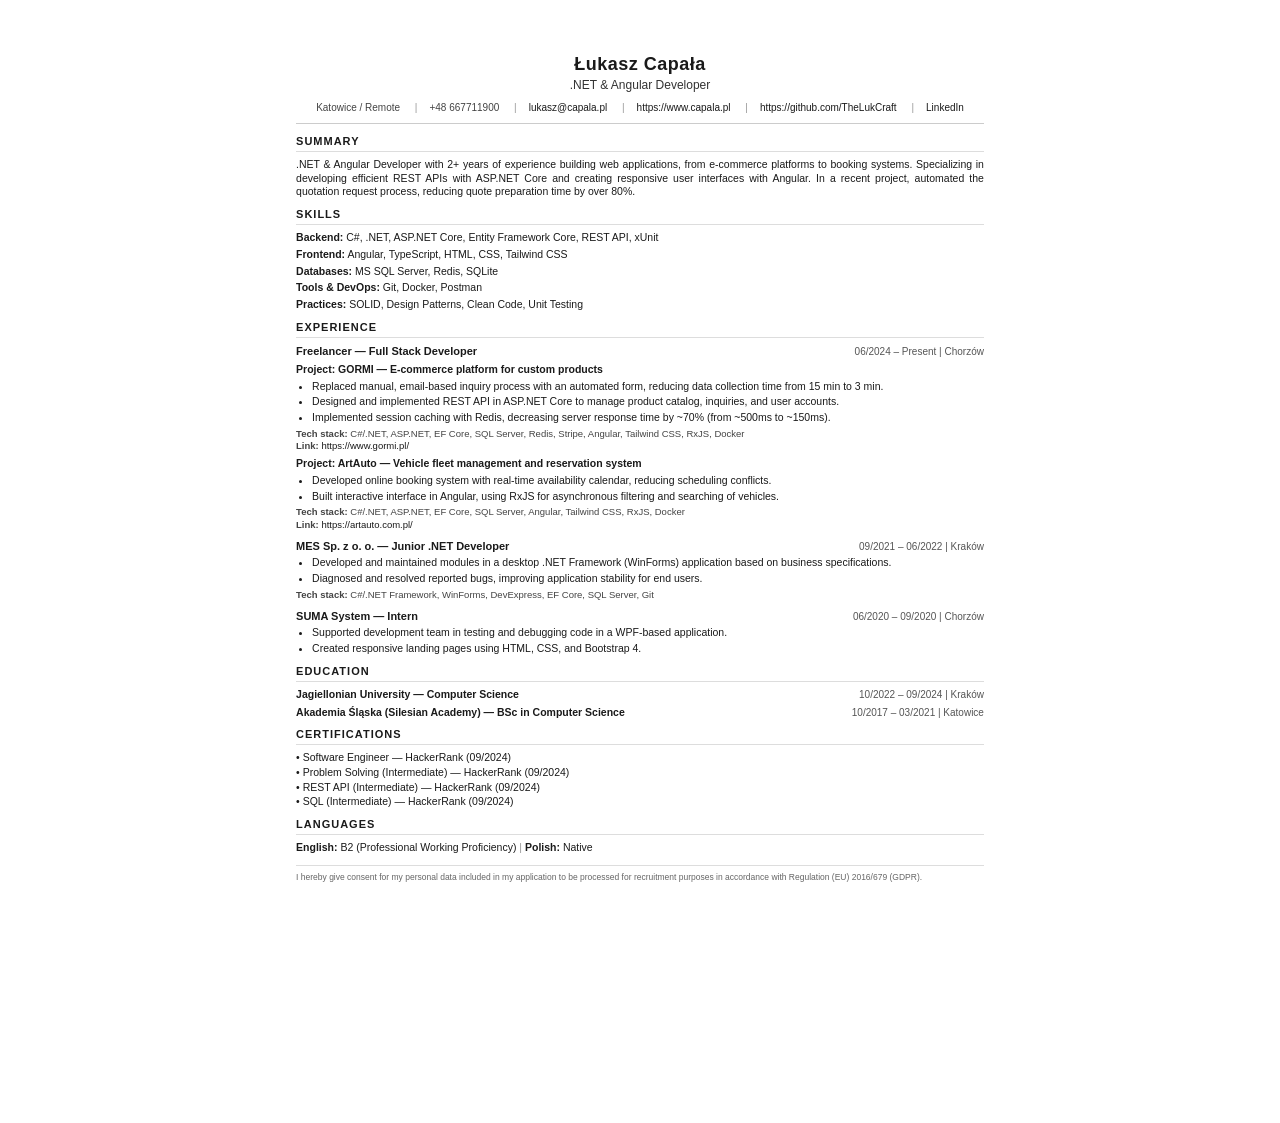
==== cv.html @ f34666df "ver1" ====
<!DOCTYPE html>
<html lang="en">
<head>
    <meta charset="UTF-8">
    <meta name="viewport" content="width=device-width, initial-scale=1.0">
    <title>Łukasz Capała - .NET & Angular Developer</title>
    <style>
        @page {
            size: A4;
            margin: 14mm;
        }

        * {
            margin: 0;
            padding: 0;
            box-sizing: border-box;
        }

        html, body {
            font-family: -apple-system, BlinkMacSystemFont, "Segoe UI", Roboto, Arial, "Noto Sans", "Liberation Sans", sans-serif;
            font-size: 10.5px;
            line-height: 1.3;
            color: #1a1a1a;
            background: #fff;
        }

        body {
            width: 210mm;
            min-height: 297mm;
            padding: 14mm;
            margin: 0 auto;
        }

        a {
            color: #1a1a1a;
            text-decoration: none;
        }

        a:hover {
            text-decoration: underline;
        }

        /* Header */
        header {
            text-align: center;
            margin-bottom: 10px;
            padding-bottom: 8px;
            border-bottom: 1px solid #ccc;
        }

        header h1 {
            font-size: 18px;
            font-weight: 700;
            margin-bottom: 2px;
            letter-spacing: 0.5px;
        }

        header .title {
            font-size: 12px;
            font-weight: 500;
            color: #333;
            margin-bottom: 6px;
        }

        .contact-info {
            font-size: 10px;
            color: #444;
            line-height: 1.5;
        }

        .contact-info span {
            margin: 0 6px;
        }

        .contact-info span::before {
            content: "|";
            margin-right: 12px;
            color: #999;
        }

        .contact-info span:first-child::before {
            content: "";
            margin-right: 0;
        }

        /* Main content */
        main {
            margin-top: 6px;
        }

        section {
            margin-bottom: 8px;
        }

        section h2 {
            font-size: 11px;
            font-weight: 700;
            text-transform: uppercase;
            letter-spacing: 1px;
            color: #1a1a1a;
            border-bottom: 1px solid #ddd;
            padding-bottom: 3px;
            margin-bottom: 6px;
        }

        /* Summary */
        .summary p {
            text-align: justify;
            hyphens: auto;
        }

        /* Skills */
        .skills-category {
            margin-bottom: 3px;
        }

        .skills-category strong {
            font-weight: 600;
        }

        /* Experience */
        .job {
            margin-bottom: 8px;
        }

        .job:last-child {
            margin-bottom: 0;
        }

        .job-header {
            display: flex;
            justify-content: space-between;
            align-items: baseline;
            flex-wrap: wrap;
            margin-bottom: 2px;
        }

        .job-header h3 {
            font-size: 11px;
            font-weight: 600;
        }

        .job-meta {
            font-size: 10px;
            color: #555;
        }

        .project {
            margin: 5px 0 5px 0;
            padding-left: 0;
        }

        .project-title {
            font-weight: 600;
            font-size: 10.5px;
            margin-bottom: 2px;
        }

        .tech-stack {
            font-size: 9.5px;
            color: #444;
            margin-top: 2px;
        }

        .project-link {
            font-size: 9.5px;
            color: #444;
        }

        ul {
            margin: 3px 0 3px 16px;
            padding: 0;
        }

        li {
            margin-bottom: 2px;
        }

        /* Education */
        .education-item {
            margin-bottom: 4px;
        }

        .education-item:last-child {
            margin-bottom: 0;
        }

        .edu-header {
            display: flex;
            justify-content: space-between;
            align-items: baseline;
            flex-wrap: wrap;
        }

        .edu-header h3 {
            font-size: 10.5px;
            font-weight: 600;
        }

        .edu-meta {
            font-size: 10px;
            color: #555;
        }

        .edu-degree {
            font-size: 10px;
            color: #333;
        }

        /* Certifications */
        .cert-list {
            list-style: none;
            margin-left: 0;
        }

        .cert-list li {
            margin-bottom: 1px;
        }

        .cert-list li::before {
            content: "• ";
        }

        /* Languages */
        .languages-list {
            list-style: none;
            margin-left: 0;
        }

        .languages-list li {
            display: inline;
        }

        .languages-list li::after {
            content: " | ";
            color: #999;
        }

        .languages-list li:last-child::after {
            content: "";
        }

        /* GDPR */
        .gdpr {
            margin-top: 10px;
            padding-top: 6px;
            border-top: 1px solid #ddd;
        }

        .gdpr p {
            font-size: 8.5px;
            color: #666;
            text-align: justify;
        }

        /* Print styles */
        @media print {
            html, body {
                width: 210mm;
                height: 297mm;
                padding: 0;
                margin: 0;
            }

            body {
                padding: 0;
            }
        }
    </style>
</head>
<body>
    <header>
        <h1>Łukasz Capała</h1>
        <p class="title">.NET &amp; Angular Developer</p>
        <div class="contact-info">
            <span>Katowice / Remote</span>
            <span>+48 667711900</span>
            <span><a href="mailto:lukasz@capala.pl">lukasz@capala.pl</a></span>
            <span><a href="https://www.capala.pl">https://www.capala.pl</a></span>
            <span><a href="https://github.com/TheLukCraft">https://github.com/TheLukCraft</a></span>
            <span><a href="https://www.linkedin.com/in/lukaszcapala/">LinkedIn</a></span>
        </div>
    </header>

    <main>
        <section class="summary">
            <h2>Summary</h2>
            <p>.NET &amp; Angular Developer with 2+ years of experience building web applications, from e-commerce platforms to booking systems. Specializing in developing efficient REST APIs with ASP.NET Core and creating responsive user interfaces with Angular. In a recent project, automated the quotation request process, reducing quote preparation time by over 80%.</p>
        </section>

        <section class="skills">
            <h2>Skills</h2>
            <p class="skills-category"><strong>Backend:</strong> C#, .NET, ASP.NET Core, Entity Framework Core, REST API, xUnit</p>
            <p class="skills-category"><strong>Frontend:</strong> Angular, TypeScript, HTML, CSS, Tailwind CSS</p>
            <p class="skills-category"><strong>Databases:</strong> MS SQL Server, Redis, SQLite</p>
            <p class="skills-category"><strong>Tools &amp; DevOps:</strong> Git, Docker, Postman</p>
            <p class="skills-category"><strong>Practices:</strong> SOLID, Design Patterns, Clean Code, Unit Testing</p>
        </section>

        <section class="experience">
            <h2>Experience</h2>

            <div class="job">
                <div class="job-header">
                    <h3>Freelancer — Full Stack Developer</h3>
                    <span class="job-meta">06/2024 – Present | Chorzów</span>
                </div>

                <div class="project">
                    <p class="project-title">Project: GORMI — E-commerce platform for custom products</p>
                    <ul>
                        <li>Replaced manual, email-based inquiry process with an automated form, reducing data collection time from 15 min to 3 min.</li>
                        <li>Designed and implemented REST API in ASP.NET Core to manage product catalog, inquiries, and user accounts.</li>
                        <li>Implemented session caching with Redis, decreasing server response time by ~70% (from ~500ms to ~150ms).</li>
                    </ul>
                    <p class="tech-stack"><strong>Tech stack:</strong> C#/.NET, ASP.NET, EF Core, SQL Server, Redis, Stripe, Angular, Tailwind CSS, RxJS, Docker</p>
                    <p class="project-link"><strong>Link:</strong> <a href="https://www.gormi.pl/">https://www.gormi.pl/</a></p>
                </div>

                <div class="project">
                    <p class="project-title">Project: ArtAuto — Vehicle fleet management and reservation system</p>
                    <ul>
                        <li>Developed online booking system with real-time availability calendar, reducing scheduling conflicts.</li>
                        <li>Built interactive interface in Angular, using RxJS for asynchronous filtering and searching of vehicles.</li>
                    </ul>
                    <p class="tech-stack"><strong>Tech stack:</strong> C#/.NET, ASP.NET, EF Core, SQL Server, Angular, Tailwind CSS, RxJS, Docker</p>
                    <p class="project-link"><strong>Link:</strong> <a href="https://artauto.com.pl/">https://artauto.com.pl/</a></p>
                </div>
            </div>

            <div class="job">
                <div class="job-header">
                    <h3>MES Sp. z o. o. — Junior .NET Developer</h3>
                    <span class="job-meta">09/2021 – 06/2022 | Kraków</span>
                </div>
                <ul>
                    <li>Developed and maintained modules in a desktop .NET Framework (WinForms) application based on business specifications.</li>
                    <li>Diagnosed and resolved reported bugs, improving application stability for end users.</li>
                </ul>
                <p class="tech-stack"><strong>Tech stack:</strong> C#/.NET Framework, WinForms, DevExpress, EF Core, SQL Server, Git</p>
            </div>

            <div class="job">
                <div class="job-header">
                    <h3>SUMA System — Intern</h3>
                    <span class="job-meta">06/2020 – 09/2020 | Chorzów</span>
                </div>
                <ul>
                    <li>Supported development team in testing and debugging code in a WPF-based application.</li>
                    <li>Created responsive landing pages using HTML, CSS, and Bootstrap 4.</li>
                </ul>
            </div>
        </section>

        <section class="education">
            <h2>Education</h2>
            <div class="education-item">
                <div class="edu-header">
                    <h3>Jagiellonian University — Computer Science</h3>
                    <span class="edu-meta">10/2022 – 09/2024 | Kraków</span>
                </div>
            </div>
            <div class="education-item">
                <div class="edu-header">
                    <h3>Akademia Śląska (Silesian Academy) — BSc in Computer Science</h3>
                    <span class="edu-meta">10/2017 – 03/2021 | Katowice</span>
                </div>
            </div>
        </section>

        <section class="certifications">
            <h2>Certifications</h2>
            <ul class="cert-list">
                <li>Software Engineer — HackerRank (09/2024)</li>
                <li>Problem Solving (Intermediate) — HackerRank (09/2024)</li>
                <li>REST API (Intermediate) — HackerRank (09/2024)</li>
                <li>SQL (Intermediate) — HackerRank (09/2024)</li>
            </ul>
        </section>

        <section class="languages">
            <h2>Languages</h2>
            <ul class="languages-list">
                <li><strong>English:</strong> B2 (Professional Working Proficiency)</li>
                <li><strong>Polish:</strong> Native</li>
            </ul>
        </section>

        <section class="gdpr">
            <p>I hereby give consent for my personal data included in my application to be processed for recruitment purposes in accordance with Regulation (EU) 2016/679 (GDPR).</p>
        </section>
    </main>
</body>
</html>
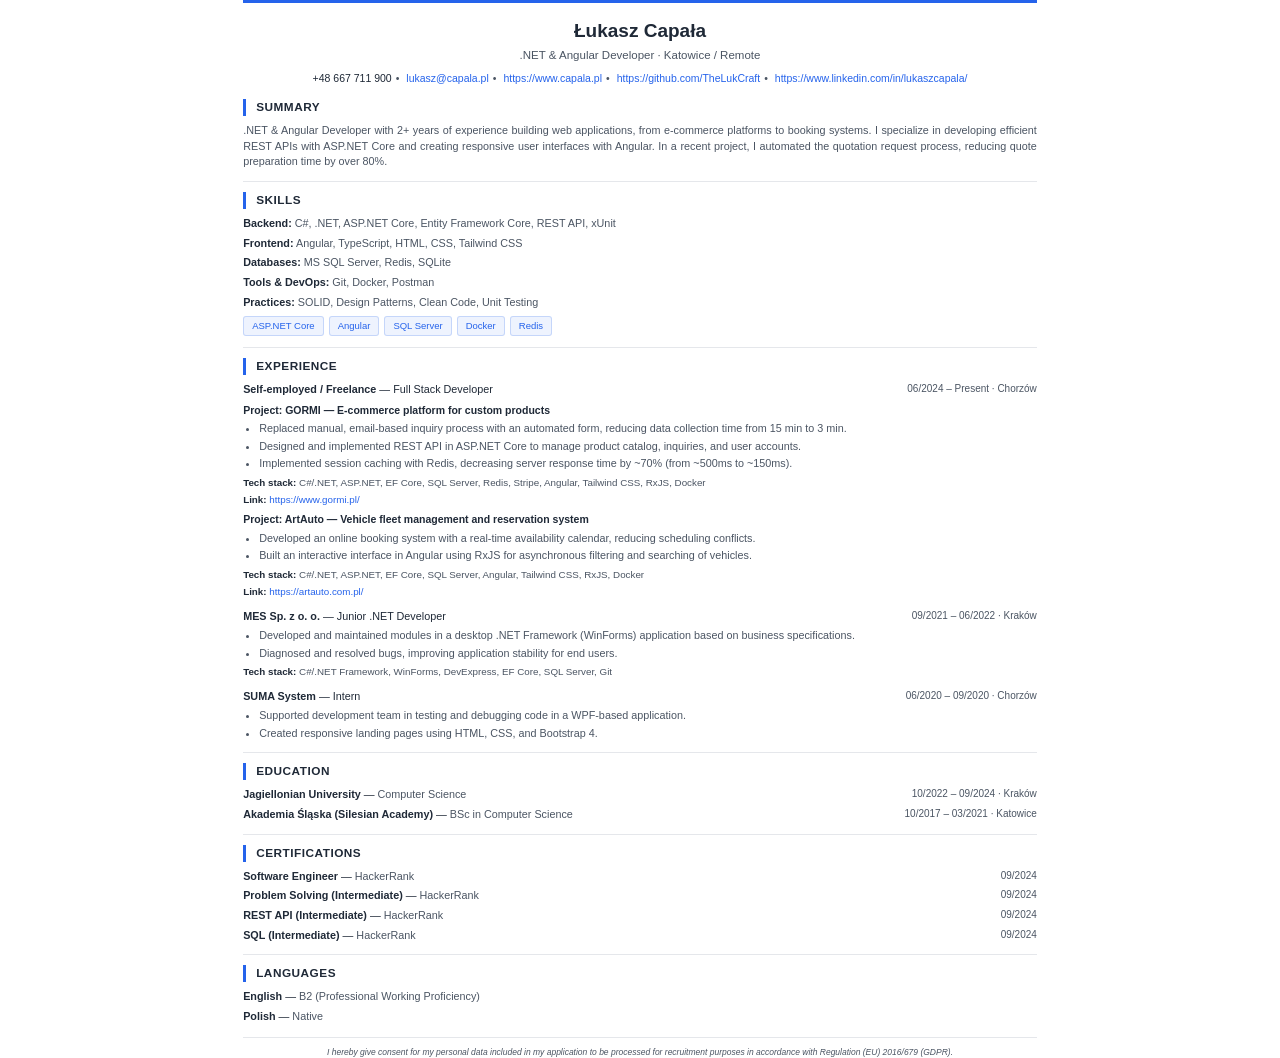
==== commit 8bf19d39: "ver2" ====
--- a/cv.html
+++ b/cv.html
@@ -1,394 +1,429 @@
 <!DOCTYPE html>
 <html lang="en">
 <head>
-    <meta charset="UTF-8">
-    <meta name="viewport" content="width=device-width, initial-scale=1.0">
-    <title>Łukasz Capała - .NET & Angular Developer</title>
-    <style>
-        @page {
-            size: A4;
-            margin: 14mm;
-        }
-
-        * {
-            margin: 0;
-            padding: 0;
-            box-sizing: border-box;
-        }
-
-        html, body {
-            font-family: -apple-system, BlinkMacSystemFont, "Segoe UI", Roboto, Arial, "Noto Sans", "Liberation Sans", sans-serif;
-            font-size: 10.5px;
-            line-height: 1.3;
-            color: #1a1a1a;
-            background: #fff;
-        }
-
-        body {
-            width: 210mm;
-            min-height: 297mm;
-            padding: 14mm;
-            margin: 0 auto;
-        }
-
-        a {
-            color: #1a1a1a;
-            text-decoration: none;
-        }
-
-        a:hover {
-            text-decoration: underline;
-        }
-
-        /* Header */
-        header {
-            text-align: center;
-            margin-bottom: 10px;
-            padding-bottom: 8px;
-            border-bottom: 1px solid #ccc;
-        }
-
-        header h1 {
-            font-size: 18px;
-            font-weight: 700;
-            margin-bottom: 2px;
-            letter-spacing: 0.5px;
-        }
-
-        header .title {
-            font-size: 12px;
-            font-weight: 500;
-            color: #333;
-            margin-bottom: 6px;
-        }
-
-        .contact-info {
-            font-size: 10px;
-            color: #444;
-            line-height: 1.5;
-        }
-
-        .contact-info span {
-            margin: 0 6px;
-        }
-
-        .contact-info span::before {
-            content: "|";
-            margin-right: 12px;
-            color: #999;
-        }
-
-        .contact-info span:first-child::before {
-            content: "";
-            margin-right: 0;
-        }
-
-        /* Main content */
-        main {
-            margin-top: 6px;
-        }
-
-        section {
-            margin-bottom: 8px;
-        }
-
-        section h2 {
-            font-size: 11px;
-            font-weight: 700;
-            text-transform: uppercase;
-            letter-spacing: 1px;
-            color: #1a1a1a;
-            border-bottom: 1px solid #ddd;
-            padding-bottom: 3px;
-            margin-bottom: 6px;
-        }
-
-        /* Summary */
-        .summary p {
-            text-align: justify;
-            hyphens: auto;
-        }
-
-        /* Skills */
-        .skills-category {
-            margin-bottom: 3px;
-        }
-
-        .skills-category strong {
-            font-weight: 600;
-        }
-
-        /* Experience */
-        .job {
-            margin-bottom: 8px;
-        }
-
-        .job:last-child {
-            margin-bottom: 0;
-        }
-
-        .job-header {
-            display: flex;
-            justify-content: space-between;
-            align-items: baseline;
-            flex-wrap: wrap;
-            margin-bottom: 2px;
-        }
-
-        .job-header h3 {
-            font-size: 11px;
-            font-weight: 600;
-        }
-
-        .job-meta {
-            font-size: 10px;
-            color: #555;
-        }
-
-        .project {
-            margin: 5px 0 5px 0;
-            padding-left: 0;
-        }
-
-        .project-title {
-            font-weight: 600;
-            font-size: 10.5px;
-            margin-bottom: 2px;
-        }
-
-        .tech-stack {
-            font-size: 9.5px;
-            color: #444;
-            margin-top: 2px;
-        }
-
-        .project-link {
-            font-size: 9.5px;
-            color: #444;
-        }
-
-        ul {
-            margin: 3px 0 3px 16px;
-            padding: 0;
-        }
-
-        li {
-            margin-bottom: 2px;
-        }
-
-        /* Education */
-        .education-item {
-            margin-bottom: 4px;
-        }
-
-        .education-item:last-child {
-            margin-bottom: 0;
-        }
-
-        .edu-header {
-            display: flex;
-            justify-content: space-between;
-            align-items: baseline;
-            flex-wrap: wrap;
-        }
-
-        .edu-header h3 {
-            font-size: 10.5px;
-            font-weight: 600;
-        }
-
-        .edu-meta {
-            font-size: 10px;
-            color: #555;
-        }
-
-        .edu-degree {
-            font-size: 10px;
-            color: #333;
-        }
-
-        /* Certifications */
-        .cert-list {
-            list-style: none;
-            margin-left: 0;
-        }
-
-        .cert-list li {
-            margin-bottom: 1px;
-        }
-
-        .cert-list li::before {
-            content: "• ";
-        }
-
-        /* Languages */
-        .languages-list {
-            list-style: none;
-            margin-left: 0;
-        }
-
-        .languages-list li {
-            display: inline;
-        }
-
-        .languages-list li::after {
-            content: " | ";
-            color: #999;
-        }
-
-        .languages-list li:last-child::after {
-            content: "";
-        }
-
-        /* GDPR */
-        .gdpr {
-            margin-top: 10px;
-            padding-top: 6px;
-            border-top: 1px solid #ddd;
-        }
-
-        .gdpr p {
-            font-size: 8.5px;
-            color: #666;
-            text-align: justify;
-        }
-
-        /* Print styles */
-        @media print {
-            html, body {
-                width: 210mm;
-                height: 297mm;
-                padding: 0;
-                margin: 0;
-            }
-
-            body {
-                padding: 0;
-            }
-        }
-    </style>
+  <meta charset="UTF-8">
+  <meta name="viewport" content="width=device-width, initial-scale=1.0">
+  <title>Łukasz Capała — .NET & Angular Developer</title>
+  <style>
+    :root {
+      --accent: #2563EB;
+      --text: #1f2937;
+      --text-light: #4b5563;
+      --border: #E5E7EB;
+      --bg: #ffffff;
+    }
+
+    @page {
+      size: A4;
+      margin: 12mm;
+    }
+
+    * {
+      margin: 0;
+      padding: 0;
+      box-sizing: border-box;
+    }
+
+    html, body {
+      font-family: -apple-system, BlinkMacSystemFont, "Segoe UI", Roboto, Arial, "Noto Sans", "Liberation Sans", sans-serif;
+      font-size: 10.8px;
+      line-height: 1.45;
+      color: var(--text);
+      background: var(--bg);
+      -webkit-print-color-adjust: exact;
+      print-color-adjust: exact;
+    }
+
+    .page {
+      max-width: 210mm;
+      margin: 0 auto;
+      background: var(--bg);
+    }
+
+    .accent-bar {
+      height: 3px;
+      background: var(--accent);
+      margin-bottom: 14px;
+    }
+
+    header {
+      text-align: center;
+      margin-bottom: 12px;
+    }
+
+    h1 {
+      font-size: 19px;
+      font-weight: 700;
+      color: var(--text);
+      margin-bottom: 2px;
+    }
+
+    .subtitle {
+      font-size: 11.5px;
+      color: var(--text-light);
+      margin-bottom: 8px;
+    }
+
+    .contact-line {
+      font-size: 10.5px;
+      color: var(--text);
+      line-height: 1.5;
+    }
+
+    .contact-line a {
+      color: var(--accent);
+      text-decoration: none;
+    }
+
+    .contact-line a:hover {
+      text-decoration: underline;
+    }
+
+    .separator {
+      color: var(--text-light);
+      margin: 0 4px;
+    }
+
+    main {
+      margin-top: 10px;
+    }
+
+    section {
+      margin-bottom: 11px;
+      padding-top: 10px;
+      border-top: 1px solid var(--border);
+    }
+
+    section:first-of-type {
+      border-top: none;
+      padding-top: 0;
+    }
+
+    h2 {
+      font-size: 11.8px;
+      font-weight: 700;
+      color: var(--text);
+      margin-bottom: 7px;
+      padding-left: 10px;
+      border-left: 3px solid var(--accent);
+      text-transform: uppercase;
+      letter-spacing: 0.5px;
+    }
+
+    .summary-text {
+      color: var(--text-light);
+      text-align: justify;
+    }
+
+    .skills-row {
+      margin-bottom: 4px;
+    }
+
+    .skills-label {
+      font-weight: 600;
+      color: var(--text);
+    }
+
+    .skills-value {
+      color: var(--text-light);
+    }
+
+    .chips {
+      display: flex;
+      flex-wrap: wrap;
+      gap: 5px;
+      margin-top: 6px;
+    }
+
+    .chip {
+      display: inline-block;
+      padding: 2px 8px;
+      font-size: 9.5px;
+      font-weight: 500;
+      color: var(--accent);
+      background: rgba(37, 99, 235, 0.08);
+      border: 1px solid rgba(37, 99, 235, 0.2);
+      border-radius: 3px;
+    }
+
+    .experience-item {
+      margin-bottom: 10px;
+    }
+
+    .experience-item:last-child {
+      margin-bottom: 0;
+    }
+
+    .exp-header {
+      display: flex;
+      justify-content: space-between;
+      flex-wrap: wrap;
+      margin-bottom: 3px;
+    }
+
+    .exp-company {
+      font-weight: 600;
+      color: var(--text);
+    }
+
+    .exp-role {
+      font-weight: 400;
+      color: var(--text);
+    }
+
+    .exp-meta {
+      font-size: 10px;
+      color: var(--text-light);
+      text-align: right;
+    }
+
+    .project-title {
+      font-weight: 600;
+      font-size: 10.5px;
+      color: var(--text);
+      margin: 5px 0 3px 0;
+    }
+
+    ul {
+      margin-left: 16px;
+      margin-bottom: 4px;
+    }
+
+    li {
+      margin-bottom: 2px;
+      color: var(--text-light);
+    }
+
+    .tech-stack, .project-link {
+      font-size: 9.8px;
+      color: var(--text-light);
+      margin-top: 3px;
+    }
+
+    .tech-stack strong, .project-link strong {
+      font-weight: 600;
+      color: var(--text);
+    }
+
+    .project-link a {
+      color: var(--accent);
+      text-decoration: none;
+    }
+
+    .edu-item, .cert-item, .lang-item {
+      margin-bottom: 4px;
+    }
+
+    .edu-header, .cert-header {
+      display: flex;
+      justify-content: space-between;
+      flex-wrap: wrap;
+    }
+
+    .edu-name {
+      font-weight: 600;
+      color: var(--text);
+    }
+
+    .edu-degree {
+      color: var(--text-light);
+    }
+
+    .edu-meta, .cert-meta {
+      font-size: 10px;
+      color: var(--text-light);
+    }
+
+    .cert-name {
+      font-weight: 600;
+      color: var(--text);
+    }
+
+    .cert-issuer {
+      color: var(--text-light);
+    }
+
+    .lang-name {
+      font-weight: 600;
+      color: var(--text);
+    }
+
+    .lang-level {
+      color: var(--text-light);
+    }
+
+    .gdpr {
+      margin-top: 12px;
+      padding-top: 8px;
+      border-top: 1px solid var(--border);
+      font-size: 8.5px;
+      color: var(--text-light);
+      text-align: center;
+      font-style: italic;
+    }
+
+    @media print {
+      body {
+        -webkit-print-color-adjust: exact;
+        print-color-adjust: exact;
+      }
+
+      .page {
+        max-width: none;
+      }
+
+      a {
+        text-decoration: none !important;
+      }
+
+      .chip {
+        background: rgba(37, 99, 235, 0.08) !important;
+        border: 1px solid rgba(37, 99, 235, 0.2) !important;
+      }
+    }
+  </style>
 </head>
 <body>
+  <div class="page">
+    <div class="accent-bar"></div>
+
     <header>
-        <h1>Łukasz Capała</h1>
-        <p class="title">.NET &amp; Angular Developer</p>
-        <div class="contact-info">
-            <span>Katowice / Remote</span>
-            <span>+48 667711900</span>
-            <span><a href="mailto:lukasz@capala.pl">lukasz@capala.pl</a></span>
-            <span><a href="https://www.capala.pl">https://www.capala.pl</a></span>
-            <span><a href="https://github.com/TheLukCraft">https://github.com/TheLukCraft</a></span>
-            <span><a href="https://www.linkedin.com/in/lukaszcapala/">LinkedIn</a></span>
-        </div>
+      <h1>Łukasz Capała</h1>
+      <p class="subtitle">.NET & Angular Developer · Katowice / Remote</p>
+      <p class="contact-line">
+        +48 667 711 900<span class="separator">•</span>
+        <a href="mailto:lukasz@capala.pl">lukasz@capala.pl</a><span class="separator">•</span>
+        <a href="https://www.capala.pl">https://www.capala.pl</a><span class="separator">•</span>
+        <a href="https://github.com/TheLukCraft">https://github.com/TheLukCraft</a><span class="separator">•</span>
+        <a href="https://www.linkedin.com/in/lukaszcapala/">https://www.linkedin.com/in/lukaszcapala/</a>
+      </p>
     </header>
 
     <main>
-        <section class="summary">
-            <h2>Summary</h2>
-            <p>.NET &amp; Angular Developer with 2+ years of experience building web applications, from e-commerce platforms to booking systems. Specializing in developing efficient REST APIs with ASP.NET Core and creating responsive user interfaces with Angular. In a recent project, automated the quotation request process, reducing quote preparation time by over 80%.</p>
-        </section>
-
-        <section class="skills">
-            <h2>Skills</h2>
-            <p class="skills-category"><strong>Backend:</strong> C#, .NET, ASP.NET Core, Entity Framework Core, REST API, xUnit</p>
-            <p class="skills-category"><strong>Frontend:</strong> Angular, TypeScript, HTML, CSS, Tailwind CSS</p>
-            <p class="skills-category"><strong>Databases:</strong> MS SQL Server, Redis, SQLite</p>
-            <p class="skills-category"><strong>Tools &amp; DevOps:</strong> Git, Docker, Postman</p>
-            <p class="skills-category"><strong>Practices:</strong> SOLID, Design Patterns, Clean Code, Unit Testing</p>
-        </section>
-
-        <section class="experience">
-            <h2>Experience</h2>
-
-            <div class="job">
-                <div class="job-header">
-                    <h3>Freelancer — Full Stack Developer</h3>
-                    <span class="job-meta">06/2024 – Present | Chorzów</span>
-                </div>
-
-                <div class="project">
-                    <p class="project-title">Project: GORMI — E-commerce platform for custom products</p>
-                    <ul>
-                        <li>Replaced manual, email-based inquiry process with an automated form, reducing data collection time from 15 min to 3 min.</li>
-                        <li>Designed and implemented REST API in ASP.NET Core to manage product catalog, inquiries, and user accounts.</li>
-                        <li>Implemented session caching with Redis, decreasing server response time by ~70% (from ~500ms to ~150ms).</li>
-                    </ul>
-                    <p class="tech-stack"><strong>Tech stack:</strong> C#/.NET, ASP.NET, EF Core, SQL Server, Redis, Stripe, Angular, Tailwind CSS, RxJS, Docker</p>
-                    <p class="project-link"><strong>Link:</strong> <a href="https://www.gormi.pl/">https://www.gormi.pl/</a></p>
-                </div>
-
-                <div class="project">
-                    <p class="project-title">Project: ArtAuto — Vehicle fleet management and reservation system</p>
-                    <ul>
-                        <li>Developed online booking system with real-time availability calendar, reducing scheduling conflicts.</li>
-                        <li>Built interactive interface in Angular, using RxJS for asynchronous filtering and searching of vehicles.</li>
-                    </ul>
-                    <p class="tech-stack"><strong>Tech stack:</strong> C#/.NET, ASP.NET, EF Core, SQL Server, Angular, Tailwind CSS, RxJS, Docker</p>
-                    <p class="project-link"><strong>Link:</strong> <a href="https://artauto.com.pl/">https://artauto.com.pl/</a></p>
-                </div>
-            </div>
-
-            <div class="job">
-                <div class="job-header">
-                    <h3>MES Sp. z o. o. — Junior .NET Developer</h3>
-                    <span class="job-meta">09/2021 – 06/2022 | Kraków</span>
-                </div>
-                <ul>
-                    <li>Developed and maintained modules in a desktop .NET Framework (WinForms) application based on business specifications.</li>
-                    <li>Diagnosed and resolved reported bugs, improving application stability for end users.</li>
-                </ul>
-                <p class="tech-stack"><strong>Tech stack:</strong> C#/.NET Framework, WinForms, DevExpress, EF Core, SQL Server, Git</p>
-            </div>
-
-            <div class="job">
-                <div class="job-header">
-                    <h3>SUMA System — Intern</h3>
-                    <span class="job-meta">06/2020 – 09/2020 | Chorzów</span>
-                </div>
-                <ul>
-                    <li>Supported development team in testing and debugging code in a WPF-based application.</li>
-                    <li>Created responsive landing pages using HTML, CSS, and Bootstrap 4.</li>
-                </ul>
-            </div>
-        </section>
-
-        <section class="education">
-            <h2>Education</h2>
-            <div class="education-item">
-                <div class="edu-header">
-                    <h3>Jagiellonian University — Computer Science</h3>
-                    <span class="edu-meta">10/2022 – 09/2024 | Kraków</span>
-                </div>
-            </div>
-            <div class="education-item">
-                <div class="edu-header">
-                    <h3>Akademia Śląska (Silesian Academy) — BSc in Computer Science</h3>
-                    <span class="edu-meta">10/2017 – 03/2021 | Katowice</span>
-                </div>
-            </div>
-        </section>
-
-        <section class="certifications">
-            <h2>Certifications</h2>
-            <ul class="cert-list">
-                <li>Software Engineer — HackerRank (09/2024)</li>
-                <li>Problem Solving (Intermediate) — HackerRank (09/2024)</li>
-                <li>REST API (Intermediate) — HackerRank (09/2024)</li>
-                <li>SQL (Intermediate) — HackerRank (09/2024)</li>
-            </ul>
-        </section>
-
-        <section class="languages">
-            <h2>Languages</h2>
-            <ul class="languages-list">
-                <li><strong>English:</strong> B2 (Professional Working Proficiency)</li>
-                <li><strong>Polish:</strong> Native</li>
-            </ul>
-        </section>
-
-        <section class="gdpr">
-            <p>I hereby give consent for my personal data included in my application to be processed for recruitment purposes in accordance with Regulation (EU) 2016/679 (GDPR).</p>
-        </section>
+      <section>
+        <h2>Summary</h2>
+        <p class="summary-text">.NET & Angular Developer with 2+ years of experience building web applications, from e-commerce platforms to booking systems. I specialize in developing efficient REST APIs with ASP.NET Core and creating responsive user interfaces with Angular. In a recent project, I automated the quotation request process, reducing quote preparation time by over 80%.</p>
+      </section>
+
+      <section>
+        <h2>Skills</h2>
+        <p class="skills-row"><span class="skills-label">Backend:</span> <span class="skills-value">C#, .NET, ASP.NET Core, Entity Framework Core, REST API, xUnit</span></p>
+        <p class="skills-row"><span class="skills-label">Frontend:</span> <span class="skills-value">Angular, TypeScript, HTML, CSS, Tailwind CSS</span></p>
+        <p class="skills-row"><span class="skills-label">Databases:</span> <span class="skills-value">MS SQL Server, Redis, SQLite</span></p>
+        <p class="skills-row"><span class="skills-label">Tools & DevOps:</span> <span class="skills-value">Git, Docker, Postman</span></p>
+        <p class="skills-row"><span class="skills-label">Practices:</span> <span class="skills-value">SOLID, Design Patterns, Clean Code, Unit Testing</span></p>
+        <div class="chips">
+          <span class="chip">ASP.NET Core</span>
+          <span class="chip">Angular</span>
+          <span class="chip">SQL Server</span>
+          <span class="chip">Docker</span>
+          <span class="chip">Redis</span>
+        </div>
+      </section>
+
+      <section>
+        <h2>Experience</h2>
+
+        <div class="experience-item">
+          <div class="exp-header">
+            <span><span class="exp-company">Self-employed / Freelance</span> — <span class="exp-role">Full Stack Developer</span></span>
+            <span class="exp-meta">06/2024 – Present · Chorzów</span>
+          </div>
+
+          <p class="project-title">Project: GORMI — E-commerce platform for custom products</p>
+          <ul>
+            <li>Replaced manual, email-based inquiry process with an automated form, reducing data collection time from 15 min to 3 min.</li>
+            <li>Designed and implemented REST API in ASP.NET Core to manage product catalog, inquiries, and user accounts.</li>
+            <li>Implemented session caching with Redis, decreasing server response time by ~70% (from ~500ms to ~150ms).</li>
+          </ul>
+          <p class="tech-stack"><strong>Tech stack:</strong> C#/.NET, ASP.NET, EF Core, SQL Server, Redis, Stripe, Angular, Tailwind CSS, RxJS, Docker</p>
+          <p class="project-link"><strong>Link:</strong> <a href="https://www.gormi.pl/">https://www.gormi.pl/</a></p>
+
+          <p class="project-title">Project: ArtAuto — Vehicle fleet management and reservation system</p>
+          <ul>
+            <li>Developed an online booking system with a real-time availability calendar, reducing scheduling conflicts.</li>
+            <li>Built an interactive interface in Angular using RxJS for asynchronous filtering and searching of vehicles.</li>
+          </ul>
+          <p class="tech-stack"><strong>Tech stack:</strong> C#/.NET, ASP.NET, EF Core, SQL Server, Angular, Tailwind CSS, RxJS, Docker</p>
+          <p class="project-link"><strong>Link:</strong> <a href="https://artauto.com.pl/">https://artauto.com.pl/</a></p>
+        </div>
+
+        <div class="experience-item">
+          <div class="exp-header">
+            <span><span class="exp-company">MES Sp. z o. o.</span> — <span class="exp-role">Junior .NET Developer</span></span>
+            <span class="exp-meta">09/2021 – 06/2022 · Kraków</span>
+          </div>
+          <ul>
+            <li>Developed and maintained modules in a desktop .NET Framework (WinForms) application based on business specifications.</li>
+            <li>Diagnosed and resolved bugs, improving application stability for end users.</li>
+          </ul>
+          <p class="tech-stack"><strong>Tech stack:</strong> C#/.NET Framework, WinForms, DevExpress, EF Core, SQL Server, Git</p>
+        </div>
+
+        <div class="experience-item">
+          <div class="exp-header">
+            <span><span class="exp-company">SUMA System</span> — <span class="exp-role">Intern</span></span>
+            <span class="exp-meta">06/2020 – 09/2020 · Chorzów</span>
+          </div>
+          <ul>
+            <li>Supported development team in testing and debugging code in a WPF-based application.</li>
+            <li>Created responsive landing pages using HTML, CSS, and Bootstrap 4.</li>
+          </ul>
+        </div>
+      </section>
+
+      <section>
+        <h2>Education</h2>
+        <div class="edu-item">
+          <div class="edu-header">
+            <span><span class="edu-name">Jagiellonian University</span> — <span class="edu-degree">Computer Science</span></span>
+            <span class="edu-meta">10/2022 – 09/2024 · Kraków</span>
+          </div>
+        </div>
+        <div class="edu-item">
+          <div class="edu-header">
+            <span><span class="edu-name">Akademia Śląska (Silesian Academy)</span> — <span class="edu-degree">BSc in Computer Science</span></span>
+            <span class="edu-meta">10/2017 – 03/2021 · Katowice</span>
+          </div>
+        </div>
+      </section>
+
+      <section>
+        <h2>Certifications</h2>
+        <div class="cert-item">
+          <div class="cert-header">
+            <span><span class="cert-name">Software Engineer</span> — <span class="cert-issuer">HackerRank</span></span>
+            <span class="cert-meta">09/2024</span>
+          </div>
+        </div>
+        <div class="cert-item">
+          <div class="cert-header">
+            <span><span class="cert-name">Problem Solving (Intermediate)</span> — <span class="cert-issuer">HackerRank</span></span>
+            <span class="cert-meta">09/2024</span>
+          </div>
+        </div>
+        <div class="cert-item">
+          <div class="cert-header">
+            <span><span class="cert-name">REST API (Intermediate)</span> — <span class="cert-issuer">HackerRank</span></span>
+            <span class="cert-meta">09/2024</span>
+          </div>
+        </div>
+        <div class="cert-item">
+          <div class="cert-header">
+            <span><span class="cert-name">SQL (Intermediate)</span> — <span class="cert-issuer">HackerRank</span></span>
+            <span class="cert-meta">09/2024</span>
+          </div>
+        </div>
+      </section>
+
+      <section>
+        <h2>Languages</h2>
+        <p class="lang-item"><span class="lang-name">English</span> — <span class="lang-level">B2 (Professional Working Proficiency)</span></p>
+        <p class="lang-item"><span class="lang-name">Polish</span> — <span class="lang-level">Native</span></p>
+      </section>
     </main>
+
+    <p class="gdpr">I hereby give consent for my personal data included in my application to be processed for recruitment purposes in accordance with Regulation (EU) 2016/679 (GDPR).</p>
+  </div>
 </body>
 </html>
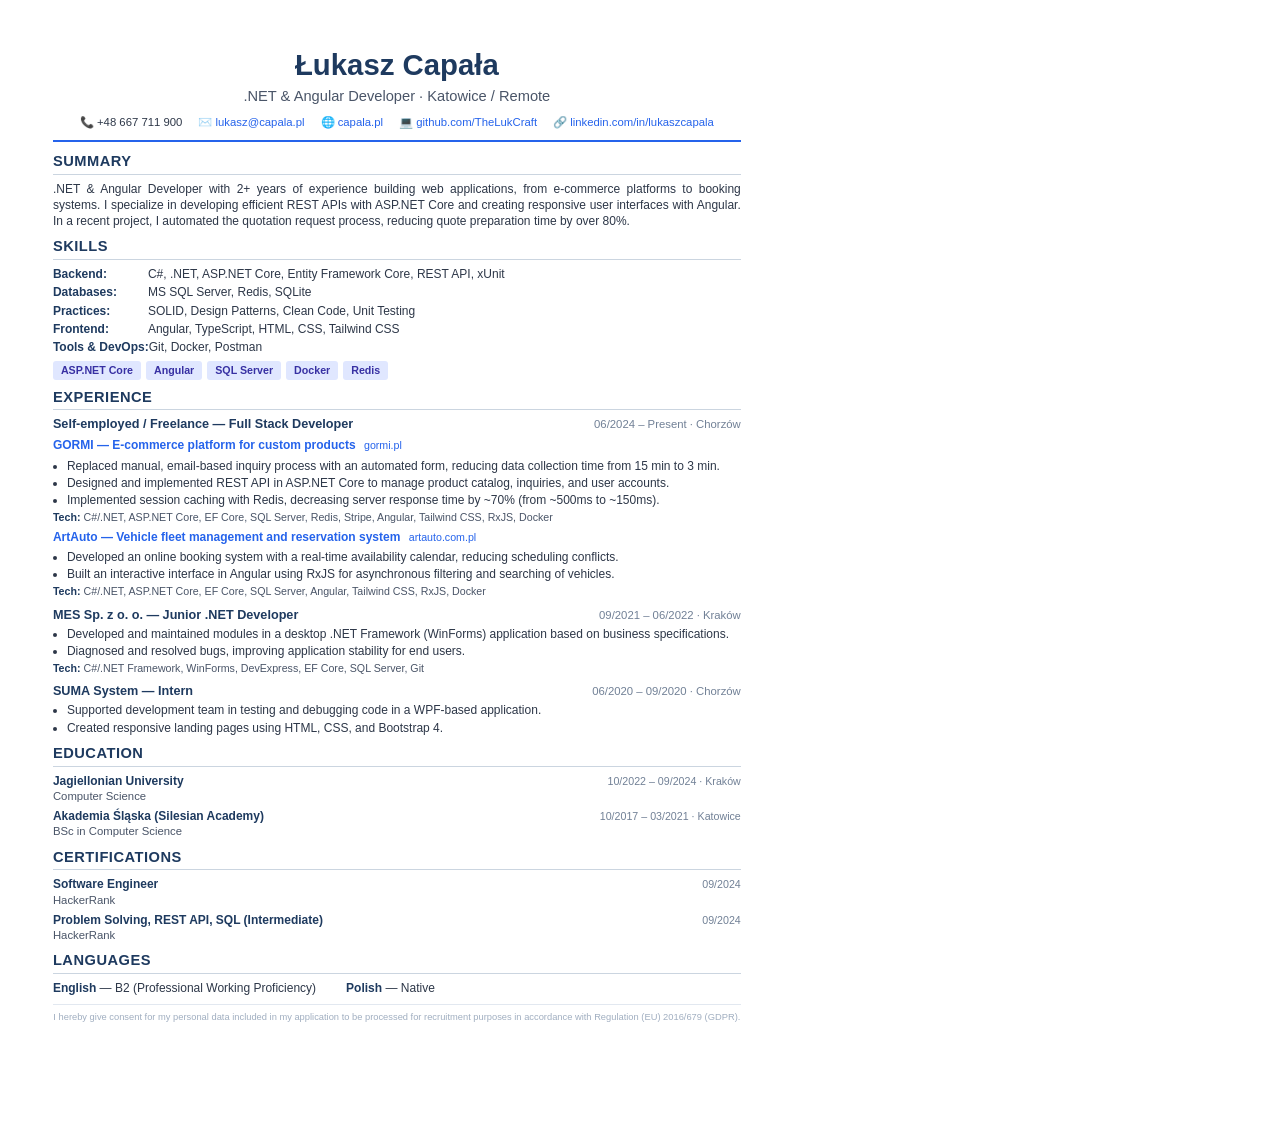
==== commit e7debfe3: "ver3" ====
--- a/cv.html
+++ b/cv.html
@@ -1,429 +1,398 @@
 <!DOCTYPE html>
 <html lang="en">
 <head>
-  <meta charset="UTF-8">
-  <meta name="viewport" content="width=device-width, initial-scale=1.0">
-  <title>Łukasz Capała — .NET & Angular Developer</title>
-  <style>
-    :root {
-      --accent: #2563EB;
-      --text: #1f2937;
-      --text-light: #4b5563;
-      --border: #E5E7EB;
-      --bg: #ffffff;
-    }
-
-    @page {
-      size: A4;
-      margin: 12mm;
-    }
-
-    * {
-      margin: 0;
-      padding: 0;
-      box-sizing: border-box;
-    }
-
-    html, body {
-      font-family: -apple-system, BlinkMacSystemFont, "Segoe UI", Roboto, Arial, "Noto Sans", "Liberation Sans", sans-serif;
-      font-size: 10.8px;
-      line-height: 1.45;
-      color: var(--text);
-      background: var(--bg);
-      -webkit-print-color-adjust: exact;
-      print-color-adjust: exact;
-    }
-
-    .page {
-      max-width: 210mm;
-      margin: 0 auto;
-      background: var(--bg);
-    }
-
-    .accent-bar {
-      height: 3px;
-      background: var(--accent);
-      margin-bottom: 14px;
-    }
-
-    header {
-      text-align: center;
-      margin-bottom: 12px;
-    }
-
-    h1 {
-      font-size: 19px;
-      font-weight: 700;
-      color: var(--text);
-      margin-bottom: 2px;
-    }
-
-    .subtitle {
-      font-size: 11.5px;
-      color: var(--text-light);
-      margin-bottom: 8px;
-    }
-
-    .contact-line {
-      font-size: 10.5px;
-      color: var(--text);
-      line-height: 1.5;
-    }
-
-    .contact-line a {
-      color: var(--accent);
-      text-decoration: none;
-    }
-
-    .contact-line a:hover {
-      text-decoration: underline;
-    }
-
-    .separator {
-      color: var(--text-light);
-      margin: 0 4px;
-    }
-
-    main {
-      margin-top: 10px;
-    }
-
-    section {
-      margin-bottom: 11px;
-      padding-top: 10px;
-      border-top: 1px solid var(--border);
-    }
-
-    section:first-of-type {
-      border-top: none;
-      padding-top: 0;
-    }
-
-    h2 {
-      font-size: 11.8px;
-      font-weight: 700;
-      color: var(--text);
-      margin-bottom: 7px;
-      padding-left: 10px;
-      border-left: 3px solid var(--accent);
-      text-transform: uppercase;
-      letter-spacing: 0.5px;
-    }
-
-    .summary-text {
-      color: var(--text-light);
-      text-align: justify;
-    }
-
-    .skills-row {
-      margin-bottom: 4px;
-    }
-
-    .skills-label {
-      font-weight: 600;
-      color: var(--text);
-    }
-
-    .skills-value {
-      color: var(--text-light);
-    }
-
-    .chips {
-      display: flex;
-      flex-wrap: wrap;
-      gap: 5px;
-      margin-top: 6px;
-    }
-
-    .chip {
-      display: inline-block;
-      padding: 2px 8px;
-      font-size: 9.5px;
-      font-weight: 500;
-      color: var(--accent);
-      background: rgba(37, 99, 235, 0.08);
-      border: 1px solid rgba(37, 99, 235, 0.2);
-      border-radius: 3px;
-    }
-
-    .experience-item {
-      margin-bottom: 10px;
-    }
-
-    .experience-item:last-child {
-      margin-bottom: 0;
-    }
-
-    .exp-header {
-      display: flex;
-      justify-content: space-between;
-      flex-wrap: wrap;
-      margin-bottom: 3px;
-    }
-
-    .exp-company {
-      font-weight: 600;
-      color: var(--text);
-    }
-
-    .exp-role {
-      font-weight: 400;
-      color: var(--text);
-    }
-
-    .exp-meta {
-      font-size: 10px;
-      color: var(--text-light);
-      text-align: right;
-    }
-
-    .project-title {
-      font-weight: 600;
-      font-size: 10.5px;
-      color: var(--text);
-      margin: 5px 0 3px 0;
-    }
-
-    ul {
-      margin-left: 16px;
-      margin-bottom: 4px;
-    }
-
-    li {
-      margin-bottom: 2px;
-      color: var(--text-light);
-    }
-
-    .tech-stack, .project-link {
-      font-size: 9.8px;
-      color: var(--text-light);
-      margin-top: 3px;
-    }
-
-    .tech-stack strong, .project-link strong {
-      font-weight: 600;
-      color: var(--text);
-    }
-
-    .project-link a {
-      color: var(--accent);
-      text-decoration: none;
-    }
-
-    .edu-item, .cert-item, .lang-item {
-      margin-bottom: 4px;
-    }
-
-    .edu-header, .cert-header {
-      display: flex;
-      justify-content: space-between;
-      flex-wrap: wrap;
-    }
-
-    .edu-name {
-      font-weight: 600;
-      color: var(--text);
-    }
-
-    .edu-degree {
-      color: var(--text-light);
-    }
-
-    .edu-meta, .cert-meta {
-      font-size: 10px;
-      color: var(--text-light);
-    }
-
-    .cert-name {
-      font-weight: 600;
-      color: var(--text);
-    }
-
-    .cert-issuer {
-      color: var(--text-light);
-    }
-
-    .lang-name {
-      font-weight: 600;
-      color: var(--text);
-    }
-
-    .lang-level {
-      color: var(--text-light);
-    }
-
-    .gdpr {
-      margin-top: 12px;
-      padding-top: 8px;
-      border-top: 1px solid var(--border);
-      font-size: 8.5px;
-      color: var(--text-light);
-      text-align: center;
-      font-style: italic;
-    }
-
-    @media print {
-      body {
-        -webkit-print-color-adjust: exact;
-        print-color-adjust: exact;
-      }
-
-      .page {
-        max-width: none;
-      }
-
-      a {
-        text-decoration: none !important;
-      }
-
-      .chip {
-        background: rgba(37, 99, 235, 0.08) !important;
-        border: 1px solid rgba(37, 99, 235, 0.2) !important;
-      }
-    }
-  </style>
+    <meta charset="UTF-8">
+    <meta name="viewport" content="width=device-width, initial-scale=1.0">
+    <title>Łukasz Capała - CV</title>
+    <style>
+        @page {
+            size: A4;
+            margin: 0;
+        }
+        
+        * {
+            margin: 0;
+            padding: 0;
+            box-sizing: border-box;
+        }
+        
+        body {
+            font-family: 'Segoe UI', Tahoma, Geneva, Verdana, sans-serif;
+            font-size: 9pt;
+            line-height: 1.35;
+            color: #2d3748;
+            background: #fff;
+            width: 210mm;
+            min-height: 297mm;
+            padding: 12mm 14mm;
+        }
+        
+        a {
+            color: #2563eb;
+            text-decoration: none;
+        }
+        
+        a:hover {
+            text-decoration: underline;
+        }
+        
+        /* Header */
+        .header {
+            text-align: center;
+            margin-bottom: 10px;
+            padding-bottom: 10px;
+            border-bottom: 2px solid #2563eb;
+        }
+        
+        .header h1 {
+            font-size: 22pt;
+            font-weight: 700;
+            color: #1e3a5f;
+            margin-bottom: 2px;
+        }
+        
+        .header .subtitle {
+            font-size: 11pt;
+            color: #4a5568;
+            margin-bottom: 8px;
+        }
+        
+        .contact {
+            display: flex;
+            justify-content: center;
+            flex-wrap: wrap;
+            gap: 6px 16px;
+            font-size: 8.5pt;
+        }
+        
+        .contact span {
+            white-space: nowrap;
+        }
+        
+        /* Sections */
+        .section {
+            margin-bottom: 8px;
+        }
+        
+        .section-title {
+            font-size: 11pt;
+            font-weight: 700;
+            color: #1e3a5f;
+            text-transform: uppercase;
+            letter-spacing: 0.5px;
+            border-bottom: 1px solid #cbd5e0;
+            padding-bottom: 2px;
+            margin-bottom: 6px;
+        }
+        
+        /* Summary */
+        .summary p {
+            text-align: justify;
+        }
+        
+        /* Skills */
+        .skills-list {
+            display: flex;
+            flex-direction: column;
+            gap: 2px;
+        }
+        
+        .skill-row {
+            display: flex;
+        }
+        
+        .skill-label {
+            font-weight: 600;
+            color: #1e3a5f;
+            min-width: 95px;
+        }
+        
+        .skill-tags {
+            display: flex;
+            flex-wrap: wrap;
+            gap: 5px;
+            margin-top: 6px;
+        }
+        
+        .skill-tag {
+            background: #e0e7ff;
+            color: #3730a3;
+            padding: 2px 8px;
+            border-radius: 3px;
+            font-size: 8pt;
+            font-weight: 600;
+        }
+        
+        /* Experience */
+        .job {
+            margin-bottom: 8px;
+        }
+        
+        .job:last-child {
+            margin-bottom: 0;
+        }
+        
+        .job-header {
+            display: flex;
+            justify-content: space-between;
+            align-items: baseline;
+            margin-bottom: 1px;
+        }
+        
+        .job-title {
+            font-weight: 700;
+            color: #1e3a5f;
+            font-size: 9.5pt;
+        }
+        
+        .job-date {
+            font-size: 8.5pt;
+            color: #718096;
+            white-space: nowrap;
+        }
+        
+        .project {
+            margin: 4px 0 4px 0;
+        }
+        
+        .project-name {
+            font-weight: 600;
+            color: #2563eb;
+            font-size: 9pt;
+        }
+        
+        .project-link {
+            font-size: 8pt;
+            margin-left: 5px;
+        }
+        
+        .job ul {
+            margin-left: 14px;
+            margin-top: 2px;
+        }
+        
+        .job li {
+            margin-bottom: 1px;
+        }
+        
+        .tech-stack {
+            font-size: 8pt;
+            color: #4a5568;
+            margin-top: 2px;
+        }
+        
+        .tech-stack strong {
+            color: #1e3a5f;
+        }
+        
+        /* Education & Certifications */
+        .two-columns {
+            display: grid;
+            grid-template-columns: 1.3fr 1fr;
+            gap: 20px;
+        }
+        
+        .edu-item, .cert-item {
+            margin-bottom: 4px;
+        }
+        
+        .edu-header, .cert-header {
+            display: flex;
+            justify-content: space-between;
+            align-items: baseline;
+        }
+        
+        .edu-name, .cert-name {
+            font-weight: 600;
+            color: #1e3a5f;
+        }
+        
+        .edu-date, .cert-date {
+            font-size: 8pt;
+            color: #718096;
+        }
+        
+        .edu-degree, .cert-issuer {
+            font-size: 8.5pt;
+            color: #4a5568;
+        }
+        
+        /* Languages */
+        .languages {
+            display: flex;
+            gap: 30px;
+        }
+        
+        .lang-item strong {
+            color: #1e3a5f;
+        }
+        
+        /* Footer */
+        .footer {
+            margin-top: 8px;
+            padding-top: 6px;
+            border-top: 1px solid #e2e8f0;
+            font-size: 7pt;
+            color: #a0aec0;
+            text-align: center;
+        }
+        
+        /* Print styles */
+        @media print {
+            body {
+                -webkit-print-color-adjust: exact;
+                print-color-adjust: exact;
+                padding: 10mm 12mm;
+            }
+            
+            a {
+                color: #2563eb !important;
+            }
+            
+            .skill-tag {
+                background: #e0e7ff !important;
+                -webkit-print-color-adjust: exact;
+            }
+        }
+    </style>
 </head>
 <body>
-  <div class="page">
-    <div class="accent-bar"></div>
-
-    <header>
-      <h1>Łukasz Capała</h1>
-      <p class="subtitle">.NET & Angular Developer · Katowice / Remote</p>
-      <p class="contact-line">
-        +48 667 711 900<span class="separator">•</span>
-        <a href="mailto:lukasz@capala.pl">lukasz@capala.pl</a><span class="separator">•</span>
-        <a href="https://www.capala.pl">https://www.capala.pl</a><span class="separator">•</span>
-        <a href="https://github.com/TheLukCraft">https://github.com/TheLukCraft</a><span class="separator">•</span>
-        <a href="https://www.linkedin.com/in/lukaszcapala/">https://www.linkedin.com/in/lukaszcapala/</a>
-      </p>
+    <header class="header">
+        <h1>Łukasz Capała</h1>
+        <div class="subtitle">.NET & Angular Developer · Katowice / Remote</div>
+        <div class="contact">
+            <span>📞 +48 667 711 900</span>
+            <span>✉️ <a href="mailto:lukasz@capala.pl">lukasz@capala.pl</a></span>
+            <span>🌐 <a href="https://www.capala.pl">capala.pl</a></span>
+            <span>💻 <a href="https://github.com/TheLukCraft">github.com/TheLukCraft</a></span>
+            <span>🔗 <a href="https://www.linkedin.com/in/lukaszcapala/">linkedin.com/in/lukaszcapala</a></span>
+        </div>
     </header>
 
-    <main>
-      <section>
-        <h2>Summary</h2>
-        <p class="summary-text">.NET & Angular Developer with 2+ years of experience building web applications, from e-commerce platforms to booking systems. I specialize in developing efficient REST APIs with ASP.NET Core and creating responsive user interfaces with Angular. In a recent project, I automated the quotation request process, reducing quote preparation time by over 80%.</p>
-      </section>
-
-      <section>
-        <h2>Skills</h2>
-        <p class="skills-row"><span class="skills-label">Backend:</span> <span class="skills-value">C#, .NET, ASP.NET Core, Entity Framework Core, REST API, xUnit</span></p>
-        <p class="skills-row"><span class="skills-label">Frontend:</span> <span class="skills-value">Angular, TypeScript, HTML, CSS, Tailwind CSS</span></p>
-        <p class="skills-row"><span class="skills-label">Databases:</span> <span class="skills-value">MS SQL Server, Redis, SQLite</span></p>
-        <p class="skills-row"><span class="skills-label">Tools & DevOps:</span> <span class="skills-value">Git, Docker, Postman</span></p>
-        <p class="skills-row"><span class="skills-label">Practices:</span> <span class="skills-value">SOLID, Design Patterns, Clean Code, Unit Testing</span></p>
-        <div class="chips">
-          <span class="chip">ASP.NET Core</span>
-          <span class="chip">Angular</span>
-          <span class="chip">SQL Server</span>
-          <span class="chip">Docker</span>
-          <span class="chip">Redis</span>
-        </div>
-      </section>
-
-      <section>
-        <h2>Experience</h2>
-
-        <div class="experience-item">
-          <div class="exp-header">
-            <span><span class="exp-company">Self-employed / Freelance</span> — <span class="exp-role">Full Stack Developer</span></span>
-            <span class="exp-meta">06/2024 – Present · Chorzów</span>
-          </div>
-
-          <p class="project-title">Project: GORMI — E-commerce platform for custom products</p>
-          <ul>
-            <li>Replaced manual, email-based inquiry process with an automated form, reducing data collection time from 15 min to 3 min.</li>
-            <li>Designed and implemented REST API in ASP.NET Core to manage product catalog, inquiries, and user accounts.</li>
-            <li>Implemented session caching with Redis, decreasing server response time by ~70% (from ~500ms to ~150ms).</li>
-          </ul>
-          <p class="tech-stack"><strong>Tech stack:</strong> C#/.NET, ASP.NET, EF Core, SQL Server, Redis, Stripe, Angular, Tailwind CSS, RxJS, Docker</p>
-          <p class="project-link"><strong>Link:</strong> <a href="https://www.gormi.pl/">https://www.gormi.pl/</a></p>
-
-          <p class="project-title">Project: ArtAuto — Vehicle fleet management and reservation system</p>
-          <ul>
-            <li>Developed an online booking system with a real-time availability calendar, reducing scheduling conflicts.</li>
-            <li>Built an interactive interface in Angular using RxJS for asynchronous filtering and searching of vehicles.</li>
-          </ul>
-          <p class="tech-stack"><strong>Tech stack:</strong> C#/.NET, ASP.NET, EF Core, SQL Server, Angular, Tailwind CSS, RxJS, Docker</p>
-          <p class="project-link"><strong>Link:</strong> <a href="https://artauto.com.pl/">https://artauto.com.pl/</a></p>
-        </div>
-
-        <div class="experience-item">
-          <div class="exp-header">
-            <span><span class="exp-company">MES Sp. z o. o.</span> — <span class="exp-role">Junior .NET Developer</span></span>
-            <span class="exp-meta">09/2021 – 06/2022 · Kraków</span>
-          </div>
-          <ul>
-            <li>Developed and maintained modules in a desktop .NET Framework (WinForms) application based on business specifications.</li>
-            <li>Diagnosed and resolved bugs, improving application stability for end users.</li>
-          </ul>
-          <p class="tech-stack"><strong>Tech stack:</strong> C#/.NET Framework, WinForms, DevExpress, EF Core, SQL Server, Git</p>
-        </div>
-
-        <div class="experience-item">
-          <div class="exp-header">
-            <span><span class="exp-company">SUMA System</span> — <span class="exp-role">Intern</span></span>
-            <span class="exp-meta">06/2020 – 09/2020 · Chorzów</span>
-          </div>
-          <ul>
-            <li>Supported development team in testing and debugging code in a WPF-based application.</li>
-            <li>Created responsive landing pages using HTML, CSS, and Bootstrap 4.</li>
-          </ul>
-        </div>
-      </section>
-
-      <section>
-        <h2>Education</h2>
+    <section class="section summary">
+        <h2 class="section-title">Summary</h2>
+        <p>.NET & Angular Developer with 2+ years of experience building web applications, from e-commerce platforms to booking systems. I specialize in developing efficient REST APIs with ASP.NET Core and creating responsive user interfaces with Angular. In a recent project, I automated the quotation request process, reducing quote preparation time by over 80%.</p>
+    </section>
+
+    <section class="section">
+        <h2 class="section-title">Skills</h2>
+        <div class="skills-list">
+            <div class="skill-row"><span class="skill-label">Backend:</span> C#, .NET, ASP.NET Core, Entity Framework Core, REST API, xUnit</div>
+            <div class="skill-row"><span class="skill-label">Databases:</span> MS SQL Server, Redis, SQLite</div>
+            <div class="skill-row"><span class="skill-label">Practices:</span> SOLID, Design Patterns, Clean Code, Unit Testing</div>
+            <div class="skill-row"><span class="skill-label">Frontend:</span> Angular, TypeScript, HTML, CSS, Tailwind CSS</div>
+            <div class="skill-row"><span class="skill-label">Tools & DevOps:</span> Git, Docker, Postman</div>
+        </div>
+        <div class="skill-tags">
+            <span class="skill-tag">ASP.NET Core</span>
+            <span class="skill-tag">Angular</span>
+            <span class="skill-tag">SQL Server</span>
+            <span class="skill-tag">Docker</span>
+            <span class="skill-tag">Redis</span>
+        </div>
+    </section>
+
+    <section class="section">
+        <h2 class="section-title">Experience</h2>
+        
+        <div class="job">
+            <div class="job-header">
+                <span class="job-title">Self-employed / Freelance — Full Stack Developer</span>
+                <span class="job-date">06/2024 – Present · Chorzów</span>
+            </div>
+            
+            <div class="project">
+                <span class="project-name">GORMI — E-commerce platform for custom products</span>
+                <a href="https://www.gormi.pl/" class="project-link">gormi.pl</a>
+            </div>
+            <ul>
+                <li>Replaced manual, email-based inquiry process with an automated form, reducing data collection time from 15 min to 3 min.</li>
+                <li>Designed and implemented REST API in ASP.NET Core to manage product catalog, inquiries, and user accounts.</li>
+                <li>Implemented session caching with Redis, decreasing server response time by ~70% (from ~500ms to ~150ms).</li>
+            </ul>
+            <div class="tech-stack"><strong>Tech:</strong> C#/.NET, ASP.NET Core, EF Core, SQL Server, Redis, Stripe, Angular, Tailwind CSS, RxJS, Docker</div>
+            
+            <div class="project">
+                <span class="project-name">ArtAuto — Vehicle fleet management and reservation system</span>
+                <a href="https://artauto.com.pl/" class="project-link">artauto.com.pl</a>
+            </div>
+            <ul>
+                <li>Developed an online booking system with a real-time availability calendar, reducing scheduling conflicts.</li>
+                <li>Built an interactive interface in Angular using RxJS for asynchronous filtering and searching of vehicles.</li>
+            </ul>
+            <div class="tech-stack"><strong>Tech:</strong> C#/.NET, ASP.NET Core, EF Core, SQL Server, Angular, Tailwind CSS, RxJS, Docker</div>
+        </div>
+
+        <div class="job">
+            <div class="job-header">
+                <span class="job-title">MES Sp. z o. o. — Junior .NET Developer</span>
+                <span class="job-date">09/2021 – 06/2022 · Kraków</span>
+            </div>
+            <ul>
+                <li>Developed and maintained modules in a desktop .NET Framework (WinForms) application based on business specifications.</li>
+                <li>Diagnosed and resolved bugs, improving application stability for end users.</li>
+            </ul>
+            <div class="tech-stack"><strong>Tech:</strong> C#/.NET Framework, WinForms, DevExpress, EF Core, SQL Server, Git</div>
+        </div>
+
+        <div class="job">
+            <div class="job-header">
+                <span class="job-title">SUMA System — Intern</span>
+                <span class="job-date">06/2020 – 09/2020 · Chorzów</span>
+            </div>
+            <ul>
+                <li>Supported development team in testing and debugging code in a WPF-based application.</li>
+                <li>Created responsive landing pages using HTML, CSS, and Bootstrap 4.</li>
+            </ul>
+        </div>
+    </section>
+
+    <section class="section">
+        <h2 class="section-title">Education</h2>
         <div class="edu-item">
-          <div class="edu-header">
-            <span><span class="edu-name">Jagiellonian University</span> — <span class="edu-degree">Computer Science</span></span>
-            <span class="edu-meta">10/2022 – 09/2024 · Kraków</span>
-          </div>
+            <div class="edu-header">
+                <span class="edu-name">Jagiellonian University</span>
+                <span class="edu-date">10/2022 – 09/2024 · Kraków</span>
+            </div>
+            <div class="edu-degree">Computer Science</div>
         </div>
         <div class="edu-item">
-          <div class="edu-header">
-            <span><span class="edu-name">Akademia Śląska (Silesian Academy)</span> — <span class="edu-degree">BSc in Computer Science</span></span>
-            <span class="edu-meta">10/2017 – 03/2021 · Katowice</span>
-          </div>
-        </div>
-      </section>
-
-      <section>
-        <h2>Certifications</h2>
+            <div class="edu-header">
+                <span class="edu-name">Akademia Śląska (Silesian Academy)</span>
+                <span class="edu-date">10/2017 – 03/2021 · Katowice</span>
+            </div>
+            <div class="edu-degree">BSc in Computer Science</div>
+        </div>
+    </section>
+
+    <section class="section">
+        <h2 class="section-title">Certifications</h2>
         <div class="cert-item">
-          <div class="cert-header">
-            <span><span class="cert-name">Software Engineer</span> — <span class="cert-issuer">HackerRank</span></span>
-            <span class="cert-meta">09/2024</span>
-          </div>
+            <div class="cert-header">
+                <span class="cert-name">Software Engineer</span>
+                <span class="cert-date">09/2024</span>
+            </div>
+            <div class="cert-issuer">HackerRank</div>
         </div>
         <div class="cert-item">
-          <div class="cert-header">
-            <span><span class="cert-name">Problem Solving (Intermediate)</span> — <span class="cert-issuer">HackerRank</span></span>
-            <span class="cert-meta">09/2024</span>
-          </div>
-        </div>
-        <div class="cert-item">
-          <div class="cert-header">
-            <span><span class="cert-name">REST API (Intermediate)</span> — <span class="cert-issuer">HackerRank</span></span>
-            <span class="cert-meta">09/2024</span>
-          </div>
-        </div>
-        <div class="cert-item">
-          <div class="cert-header">
-            <span><span class="cert-name">SQL (Intermediate)</span> — <span class="cert-issuer">HackerRank</span></span>
-            <span class="cert-meta">09/2024</span>
-          </div>
-        </div>
-      </section>
-
-      <section>
-        <h2>Languages</h2>
-        <p class="lang-item"><span class="lang-name">English</span> — <span class="lang-level">B2 (Professional Working Proficiency)</span></p>
-        <p class="lang-item"><span class="lang-name">Polish</span> — <span class="lang-level">Native</span></p>
-      </section>
-    </main>
-
-    <p class="gdpr">I hereby give consent for my personal data included in my application to be processed for recruitment purposes in accordance with Regulation (EU) 2016/679 (GDPR).</p>
-  </div>
+            <div class="cert-header">
+                <span class="cert-name">Problem Solving, REST API, SQL (Intermediate)</span>
+                <span class="cert-date">09/2024</span>
+            </div>
+            <div class="cert-issuer">HackerRank</div>
+        </div>
+    </section>
+
+    <section class="section">
+        <h2 class="section-title">Languages</h2>
+        <div class="languages">
+            <div class="lang-item"><strong>English</strong> — B2 (Professional Working Proficiency)</div>
+            <div class="lang-item"><strong>Polish</strong> — Native</div>
+        </div>
+    </section>
+
+    <footer class="footer">
+        I hereby give consent for my personal data included in my application to be processed for recruitment purposes in accordance with Regulation (EU) 2016/679 (GDPR).
+    </footer>
 </body>
 </html>
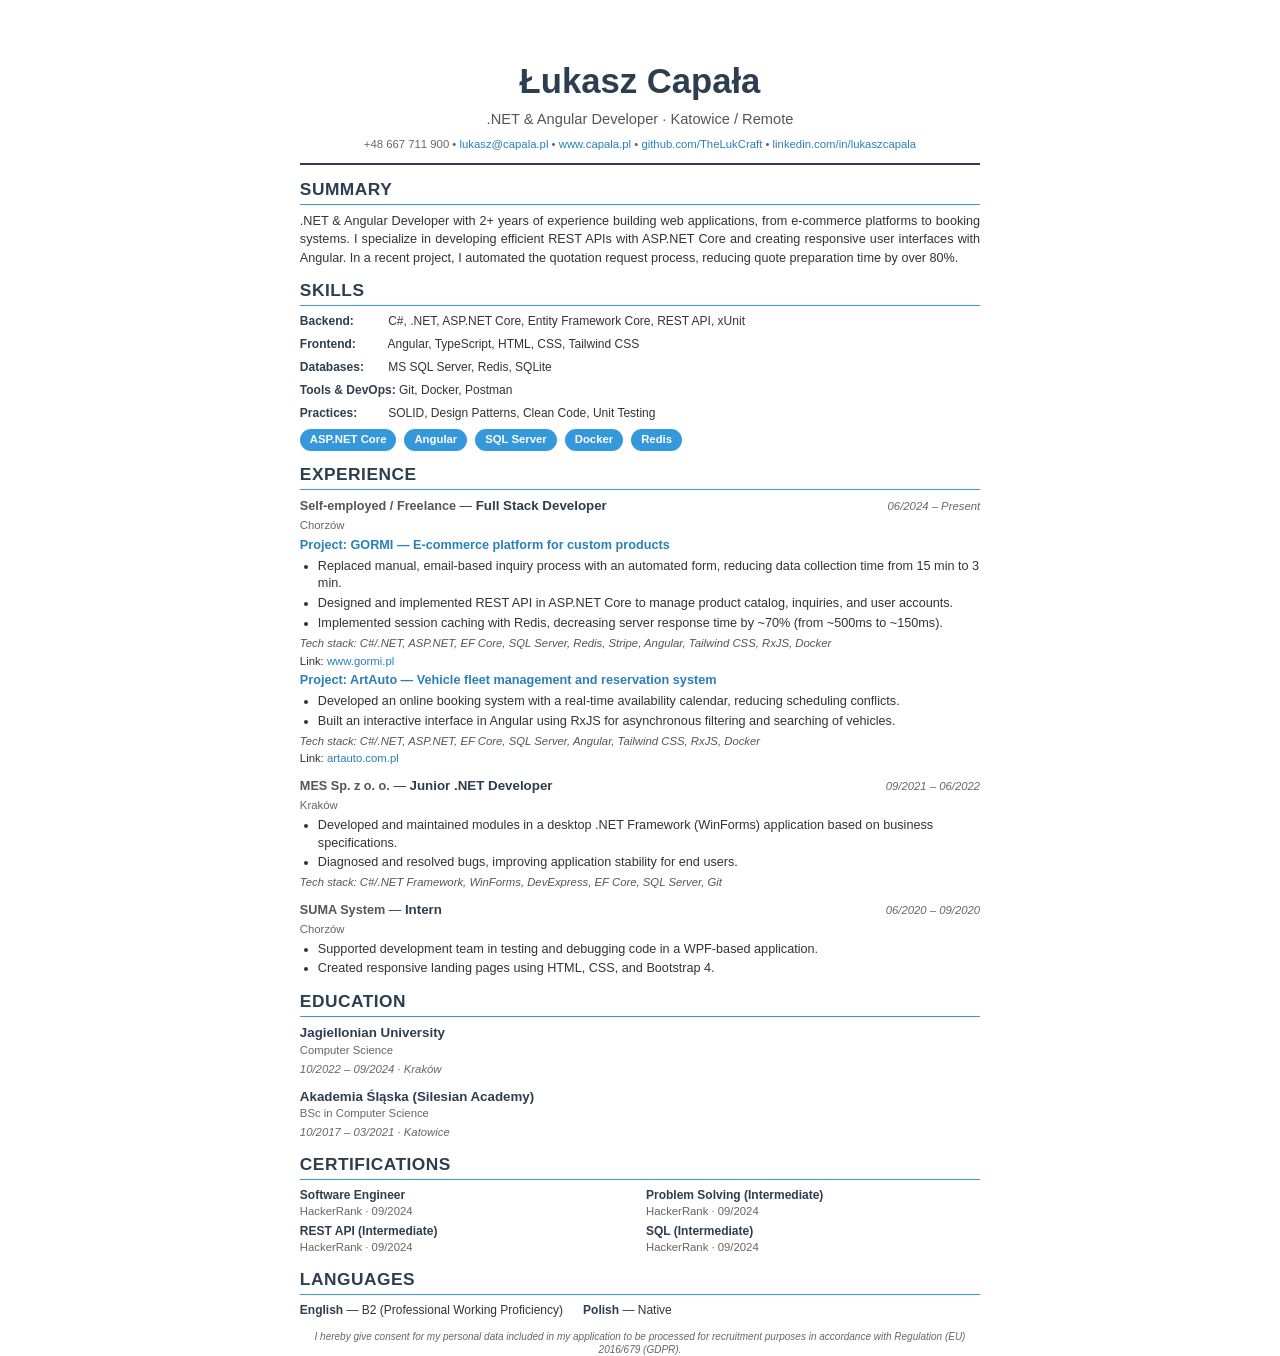
==== commit b4d01787: "ver4" ====
--- a/cv.html
+++ b/cv.html
@@ -1,398 +1,402 @@
 <!DOCTYPE html>
-<html lang="en">
+<html lang="pl">
 <head>
     <meta charset="UTF-8">
     <meta name="viewport" content="width=device-width, initial-scale=1.0">
     <title>Łukasz Capała - CV</title>
     <style>
-        @page {
-            size: A4;
-            margin: 0;
-        }
-        
         * {
             margin: 0;
             padding: 0;
             box-sizing: border-box;
         }
-        
-        body {
-            font-family: 'Segoe UI', Tahoma, Geneva, Verdana, sans-serif;
-            font-size: 9pt;
-            line-height: 1.35;
-            color: #2d3748;
-            background: #fff;
-            width: 210mm;
-            min-height: 297mm;
-            padding: 12mm 14mm;
-        }
-        
-        a {
-            color: #2563eb;
-            text-decoration: none;
-        }
-        
-        a:hover {
-            text-decoration: underline;
-        }
-        
-        /* Header */
-        .header {
-            text-align: center;
-            margin-bottom: 10px;
-            padding-bottom: 10px;
-            border-bottom: 2px solid #2563eb;
-        }
-        
-        .header h1 {
-            font-size: 22pt;
-            font-weight: 700;
-            color: #1e3a5f;
-            margin-bottom: 2px;
-        }
-        
-        .header .subtitle {
-            font-size: 11pt;
-            color: #4a5568;
-            margin-bottom: 8px;
-        }
-        
-        .contact {
-            display: flex;
-            justify-content: center;
-            flex-wrap: wrap;
-            gap: 6px 16px;
-            font-size: 8.5pt;
-        }
-        
-        .contact span {
-            white-space: nowrap;
-        }
-        
-        /* Sections */
-        .section {
-            margin-bottom: 8px;
-        }
-        
-        .section-title {
-            font-size: 11pt;
-            font-weight: 700;
-            color: #1e3a5f;
-            text-transform: uppercase;
-            letter-spacing: 0.5px;
-            border-bottom: 1px solid #cbd5e0;
-            padding-bottom: 2px;
-            margin-bottom: 6px;
-        }
-        
-        /* Summary */
-        .summary p {
-            text-align: justify;
-        }
-        
-        /* Skills */
-        .skills-list {
-            display: flex;
-            flex-direction: column;
-            gap: 2px;
-        }
-        
-        .skill-row {
-            display: flex;
-        }
-        
-        .skill-label {
-            font-weight: 600;
-            color: #1e3a5f;
-            min-width: 95px;
-        }
-        
-        .skill-tags {
-            display: flex;
-            flex-wrap: wrap;
-            gap: 5px;
-            margin-top: 6px;
-        }
-        
-        .skill-tag {
-            background: #e0e7ff;
-            color: #3730a3;
-            padding: 2px 8px;
-            border-radius: 3px;
-            font-size: 8pt;
-            font-weight: 600;
-        }
-        
-        /* Experience */
-        .job {
-            margin-bottom: 8px;
-        }
-        
-        .job:last-child {
-            margin-bottom: 0;
-        }
-        
-        .job-header {
-            display: flex;
-            justify-content: space-between;
-            align-items: baseline;
-            margin-bottom: 1px;
-        }
-        
-        .job-title {
-            font-weight: 700;
-            color: #1e3a5f;
-            font-size: 9.5pt;
-        }
-        
-        .job-date {
-            font-size: 8.5pt;
-            color: #718096;
-            white-space: nowrap;
-        }
-        
-        .project {
-            margin: 4px 0 4px 0;
-        }
-        
-        .project-name {
-            font-weight: 600;
-            color: #2563eb;
-            font-size: 9pt;
-        }
-        
-        .project-link {
-            font-size: 8pt;
-            margin-left: 5px;
-        }
-        
-        .job ul {
-            margin-left: 14px;
-            margin-top: 2px;
-        }
-        
-        .job li {
-            margin-bottom: 1px;
-        }
-        
-        .tech-stack {
-            font-size: 8pt;
-            color: #4a5568;
-            margin-top: 2px;
-        }
-        
-        .tech-stack strong {
-            color: #1e3a5f;
-        }
-        
-        /* Education & Certifications */
-        .two-columns {
-            display: grid;
-            grid-template-columns: 1.3fr 1fr;
-            gap: 20px;
-        }
-        
-        .edu-item, .cert-item {
-            margin-bottom: 4px;
-        }
-        
-        .edu-header, .cert-header {
-            display: flex;
-            justify-content: space-between;
-            align-items: baseline;
-        }
-        
-        .edu-name, .cert-name {
-            font-weight: 600;
-            color: #1e3a5f;
-        }
-        
-        .edu-date, .cert-date {
-            font-size: 8pt;
-            color: #718096;
-        }
-        
-        .edu-degree, .cert-issuer {
-            font-size: 8.5pt;
-            color: #4a5568;
-        }
-        
-        /* Languages */
-        .languages {
-            display: flex;
-            gap: 30px;
-        }
-        
-        .lang-item strong {
-            color: #1e3a5f;
-        }
-        
-        /* Footer */
-        .footer {
-            margin-top: 8px;
-            padding-top: 6px;
-            border-top: 1px solid #e2e8f0;
-            font-size: 7pt;
-            color: #a0aec0;
-            text-align: center;
-        }
-        
-        /* Print styles */
+
+        @page {
+            size: A4;
+            margin: 0;
+        }
+
         @media print {
             body {
                 -webkit-print-color-adjust: exact;
                 print-color-adjust: exact;
-                padding: 10mm 12mm;
             }
-            
-            a {
-                color: #2563eb !important;
-            }
-            
-            .skill-tag {
-                background: #e0e7ff !important;
-                -webkit-print-color-adjust: exact;
-            }
+        }
+
+        body {
+            font-family: 'Segoe UI', Tahoma, Geneva, Verdana, sans-serif;
+            font-size: 9.5pt;
+            line-height: 1.4;
+            color: #333;
+            background: white;
+            width: 210mm;
+            height: 297mm;
+            margin: 0 auto;
+            padding: 15mm 15mm 12mm 15mm;
+        }
+
+        .header {
+            text-align: center;
+            margin-bottom: 12px;
+            border-bottom: 2px solid #2c3e50;
+            padding-bottom: 10px;
+        }
+
+        .header h1 {
+            font-size: 26pt;
+            color: #2c3e50;
+            margin-bottom: 4px;
+            font-weight: 700;
+        }
+
+        .header .subtitle {
+            font-size: 11pt;
+            color: #555;
+            margin-bottom: 6px;
+        }
+
+        .contact {
+            font-size: 8.5pt;
+            color: #666;
+            line-height: 1.5;
+        }
+
+        .contact a {
+            color: #2980b9;
+            text-decoration: none;
+        }
+
+        .contact a:hover {
+            text-decoration: underline;
+        }
+
+        .section {
+            margin-bottom: 11px;
+        }
+
+        .section-title {
+            font-size: 13pt;
+            font-weight: 700;
+            color: #2c3e50;
+            border-bottom: 1.5px solid #3498db;
+            padding-bottom: 3px;
+            margin-bottom: 7px;
+            text-transform: uppercase;
+            letter-spacing: 0.5px;
+        }
+
+        .summary {
+            text-align: justify;
+            line-height: 1.45;
+        }
+
+        .skills-grid {
+            display: grid;
+            grid-template-columns: 1fr;
+            gap: 6px;
+            margin-bottom: 8px;
+        }
+
+        .skill-item {
+            font-size: 9pt;
+        }
+
+        .skill-label {
+            font-weight: 600;
+            color: #2c3e50;
+            display: inline-block;
+            min-width: 85px;
+        }
+
+        .tech-badges {
+            display: flex;
+            gap: 8px;
+            flex-wrap: wrap;
+            margin-top: 6px;
+        }
+
+        .badge {
+            background: #3498db;
+            color: white;
+            padding: 3px 10px;
+            border-radius: 12px;
+            font-size: 8.5pt;
+            font-weight: 600;
+        }
+
+        .experience-item, .education-item {
+            margin-bottom: 10px;
+        }
+
+        .exp-header {
+            display: flex;
+            justify-content: space-between;
+            align-items: baseline;
+            margin-bottom: 2px;
+        }
+
+        .exp-title {
+            font-weight: 700;
+            font-size: 10pt;
+            color: #2c3e50;
+        }
+
+        .exp-company {
+            font-weight: 600;
+            color: #555;
+        }
+
+        .exp-period {
+            font-size: 8.5pt;
+            color: #666;
+            font-style: italic;
+        }
+
+        .exp-location {
+            font-size: 8.5pt;
+            color: #666;
+            margin-bottom: 3px;
+        }
+
+        .project-name {
+            font-weight: 600;
+            color: #2980b9;
+            margin-top: 3px;
+            margin-bottom: 2px;
+            font-size: 9.5pt;
+        }
+
+        .exp-description {
+            margin-left: 0;
+            margin-top: 3px;
+        }
+
+        .exp-description li {
+            margin-bottom: 2px;
+            margin-left: 18px;
+        }
+
+        .tech-stack {
+            font-size: 8.5pt;
+            color: #555;
+            margin-top: 3px;
+            font-style: italic;
+        }
+
+        .project-link {
+            font-size: 8.5pt;
+            margin-top: 2px;
+        }
+
+        .project-link a {
+            color: #2980b9;
+            text-decoration: none;
+        }
+
+        .certifications {
+            display: grid;
+            grid-template-columns: 1fr 1fr;
+            gap: 3px 12px;
+        }
+
+        .cert-item {
+            font-size: 9pt;
+        }
+
+        .cert-name {
+            font-weight: 600;
+            color: #2c3e50;
+        }
+
+        .cert-issuer {
+            color: #666;
+            font-size: 8.5pt;
+        }
+
+        .languages {
+            display: flex;
+            gap: 20px;
+        }
+
+        .lang-item {
+            font-size: 9pt;
+        }
+
+        .lang-name {
+            font-weight: 600;
+            color: #2c3e50;
+        }
+
+        .consent {
+            font-size: 7.5pt;
+            color: #666;
+            text-align: center;
+            margin-top: 10px;
+            font-style: italic;
+            line-height: 1.3;
+        }
+
+        .two-column {
+            display: grid;
+            grid-template-columns: 1fr 1fr;
+            gap: 12px;
         }
     </style>
 </head>
 <body>
-    <header class="header">
+    <div class="header">
         <h1>Łukasz Capała</h1>
         <div class="subtitle">.NET & Angular Developer · Katowice / Remote</div>
         <div class="contact">
-            <span>📞 +48 667 711 900</span>
-            <span>✉️ <a href="mailto:lukasz@capala.pl">lukasz@capala.pl</a></span>
-            <span>🌐 <a href="https://www.capala.pl">capala.pl</a></span>
-            <span>💻 <a href="https://github.com/TheLukCraft">github.com/TheLukCraft</a></span>
-            <span>🔗 <a href="https://www.linkedin.com/in/lukaszcapala/">linkedin.com/in/lukaszcapala</a></span>
-        </div>
-    </header>
-
-    <section class="section summary">
-        <h2 class="section-title">Summary</h2>
-        <p>.NET & Angular Developer with 2+ years of experience building web applications, from e-commerce platforms to booking systems. I specialize in developing efficient REST APIs with ASP.NET Core and creating responsive user interfaces with Angular. In a recent project, I automated the quotation request process, reducing quote preparation time by over 80%.</p>
-    </section>
-
-    <section class="section">
-        <h2 class="section-title">Skills</h2>
-        <div class="skills-list">
-            <div class="skill-row"><span class="skill-label">Backend:</span> C#, .NET, ASP.NET Core, Entity Framework Core, REST API, xUnit</div>
-            <div class="skill-row"><span class="skill-label">Databases:</span> MS SQL Server, Redis, SQLite</div>
-            <div class="skill-row"><span class="skill-label">Practices:</span> SOLID, Design Patterns, Clean Code, Unit Testing</div>
-            <div class="skill-row"><span class="skill-label">Frontend:</span> Angular, TypeScript, HTML, CSS, Tailwind CSS</div>
-            <div class="skill-row"><span class="skill-label">Tools & DevOps:</span> Git, Docker, Postman</div>
-        </div>
-        <div class="skill-tags">
-            <span class="skill-tag">ASP.NET Core</span>
-            <span class="skill-tag">Angular</span>
-            <span class="skill-tag">SQL Server</span>
-            <span class="skill-tag">Docker</span>
-            <span class="skill-tag">Redis</span>
-        </div>
-    </section>
-
-    <section class="section">
-        <h2 class="section-title">Experience</h2>
+            +48 667 711 900 • <a href="mailto:lukasz@capala.pl">lukasz@capala.pl</a> • <a href="https://www.capala.pl" target="_blank">www.capala.pl</a> • <a href="https://github.com/TheLukCraft" target="_blank">github.com/TheLukCraft</a> • <a href="https://www.linkedin.com/in/lukaszcapala/" target="_blank">linkedin.com/in/lukaszcapala</a>
+        </div>
+    </div>
+
+    <div class="section">
+        <div class="section-title">Summary</div>
+        <div class="summary">
+            .NET & Angular Developer with 2+ years of experience building web applications, from e-commerce platforms to booking systems. I specialize in developing efficient REST APIs with ASP.NET Core and creating responsive user interfaces with Angular. In a recent project, I automated the quotation request process, reducing quote preparation time by over 80%.
+        </div>
+    </div>
+
+    <div class="section">
+        <div class="section-title">Skills</div>
+        <div class="skills-grid">
+            <div class="skill-item">
+                <span class="skill-label">Backend:</span> C#, .NET, ASP.NET Core, Entity Framework Core, REST API, xUnit
+            </div>
+            <div class="skill-item">
+                <span class="skill-label">Frontend:</span> Angular, TypeScript, HTML, CSS, Tailwind CSS
+            </div>
+            <div class="skill-item">
+                <span class="skill-label">Databases:</span> MS SQL Server, Redis, SQLite
+            </div>
+            <div class="skill-item">
+                <span class="skill-label">Tools & DevOps:</span> Git, Docker, Postman
+            </div>
+            <div class="skill-item">
+                <span class="skill-label">Practices:</span> SOLID, Design Patterns, Clean Code, Unit Testing
+            </div>
+        </div>
+        <div class="tech-badges">
+            <span class="badge">ASP.NET Core</span>
+            <span class="badge">Angular</span>
+            <span class="badge">SQL Server</span>
+            <span class="badge">Docker</span>
+            <span class="badge">Redis</span>
+        </div>
+    </div>
+
+    <div class="section">
+        <div class="section-title">Experience</div>
         
-        <div class="job">
-            <div class="job-header">
-                <span class="job-title">Self-employed / Freelance — Full Stack Developer</span>
-                <span class="job-date">06/2024 – Present · Chorzów</span>
-            </div>
+        <div class="experience-item">
+            <div class="exp-header">
+                <div>
+                    <span class="exp-company">Self-employed / Freelance</span> — <span class="exp-title">Full Stack Developer</span>
+                </div>
+                <div class="exp-period">06/2024 – Present</div>
+            </div>
+            <div class="exp-location">Chorzów</div>
             
-            <div class="project">
-                <span class="project-name">GORMI — E-commerce platform for custom products</span>
-                <a href="https://www.gormi.pl/" class="project-link">gormi.pl</a>
-            </div>
-            <ul>
+            <div class="project-name">Project: GORMI — E-commerce platform for custom products</div>
+            <ul class="exp-description">
                 <li>Replaced manual, email-based inquiry process with an automated form, reducing data collection time from 15 min to 3 min.</li>
                 <li>Designed and implemented REST API in ASP.NET Core to manage product catalog, inquiries, and user accounts.</li>
                 <li>Implemented session caching with Redis, decreasing server response time by ~70% (from ~500ms to ~150ms).</li>
             </ul>
-            <div class="tech-stack"><strong>Tech:</strong> C#/.NET, ASP.NET Core, EF Core, SQL Server, Redis, Stripe, Angular, Tailwind CSS, RxJS, Docker</div>
-            
-            <div class="project">
-                <span class="project-name">ArtAuto — Vehicle fleet management and reservation system</span>
-                <a href="https://artauto.com.pl/" class="project-link">artauto.com.pl</a>
-            </div>
-            <ul>
+            <div class="tech-stack">Tech stack: C#/.NET, ASP.NET, EF Core, SQL Server, Redis, Stripe, Angular, Tailwind CSS, RxJS, Docker</div>
+            <div class="project-link">Link: <a href="https://www.gormi.pl/" target="_blank">www.gormi.pl</a></div>
+
+            <div class="project-name">Project: ArtAuto — Vehicle fleet management and reservation system</div>
+            <ul class="exp-description">
                 <li>Developed an online booking system with a real-time availability calendar, reducing scheduling conflicts.</li>
                 <li>Built an interactive interface in Angular using RxJS for asynchronous filtering and searching of vehicles.</li>
             </ul>
-            <div class="tech-stack"><strong>Tech:</strong> C#/.NET, ASP.NET Core, EF Core, SQL Server, Angular, Tailwind CSS, RxJS, Docker</div>
-        </div>
-
-        <div class="job">
-            <div class="job-header">
-                <span class="job-title">MES Sp. z o. o. — Junior .NET Developer</span>
-                <span class="job-date">09/2021 – 06/2022 · Kraków</span>
-            </div>
-            <ul>
+            <div class="tech-stack">Tech stack: C#/.NET, ASP.NET, EF Core, SQL Server, Angular, Tailwind CSS, RxJS, Docker</div>
+            <div class="project-link">Link: <a href="https://artauto.com.pl/" target="_blank">artauto.com.pl</a></div>
+        </div>
+
+        <div class="experience-item">
+            <div class="exp-header">
+                <div>
+                    <span class="exp-company">MES Sp. z o. o.</span> — <span class="exp-title">Junior .NET Developer</span>
+                </div>
+                <div class="exp-period">09/2021 – 06/2022</div>
+            </div>
+            <div class="exp-location">Kraków</div>
+            <ul class="exp-description">
                 <li>Developed and maintained modules in a desktop .NET Framework (WinForms) application based on business specifications.</li>
                 <li>Diagnosed and resolved bugs, improving application stability for end users.</li>
             </ul>
-            <div class="tech-stack"><strong>Tech:</strong> C#/.NET Framework, WinForms, DevExpress, EF Core, SQL Server, Git</div>
-        </div>
-
-        <div class="job">
-            <div class="job-header">
-                <span class="job-title">SUMA System — Intern</span>
-                <span class="job-date">06/2020 – 09/2020 · Chorzów</span>
-            </div>
-            <ul>
+            <div class="tech-stack">Tech stack: C#/.NET Framework, WinForms, DevExpress, EF Core, SQL Server, Git</div>
+        </div>
+
+        <div class="experience-item">
+            <div class="exp-header">
+                <div>
+                    <span class="exp-company">SUMA System</span> — <span class="exp-title">Intern</span>
+                </div>
+                <div class="exp-period">06/2020 – 09/2020</div>
+            </div>
+            <div class="exp-location">Chorzów</div>
+            <ul class="exp-description">
                 <li>Supported development team in testing and debugging code in a WPF-based application.</li>
                 <li>Created responsive landing pages using HTML, CSS, and Bootstrap 4.</li>
             </ul>
         </div>
-    </section>
-
-    <section class="section">
-        <h2 class="section-title">Education</h2>
-        <div class="edu-item">
-            <div class="edu-header">
-                <span class="edu-name">Jagiellonian University</span>
-                <span class="edu-date">10/2022 – 09/2024 · Kraków</span>
-            </div>
-            <div class="edu-degree">Computer Science</div>
-        </div>
-        <div class="edu-item">
-            <div class="edu-header">
-                <span class="edu-name">Akademia Śląska (Silesian Academy)</span>
-                <span class="edu-date">10/2017 – 03/2021 · Katowice</span>
-            </div>
-            <div class="edu-degree">BSc in Computer Science</div>
-        </div>
-    </section>
-
-    <section class="section">
-        <h2 class="section-title">Certifications</h2>
-        <div class="cert-item">
-            <div class="cert-header">
-                <span class="cert-name">Software Engineer</span>
-                <span class="cert-date">09/2024</span>
-            </div>
-            <div class="cert-issuer">HackerRank</div>
-        </div>
-        <div class="cert-item">
-            <div class="cert-header">
-                <span class="cert-name">Problem Solving, REST API, SQL (Intermediate)</span>
-                <span class="cert-date">09/2024</span>
-            </div>
-            <div class="cert-issuer">HackerRank</div>
-        </div>
-    </section>
-
-    <section class="section">
-        <h2 class="section-title">Languages</h2>
+    </div>
+
+    <div class="section">
+        <div class="section-title">Education</div>
+        <div class="education-item">
+            <div class="exp-title">Jagiellonian University</div>
+            <div class="exp-location">Computer Science</div>
+            <div class="exp-period">10/2022 – 09/2024 · Kraków</div>
+        </div>
+        <div class="education-item">
+            <div class="exp-title">Akademia Śląska (Silesian Academy)</div>
+            <div class="exp-location">BSc in Computer Science</div>
+            <div class="exp-period">10/2017 – 03/2021 · Katowice</div>
+        </div>
+    </div>
+
+    <div class="section">
+        <div class="section-title">Certifications</div>
+        <div class="certifications">
+            <div class="cert-item">
+                <div class="cert-name">Software Engineer</div>
+                <div class="cert-issuer">HackerRank · 09/2024</div>
+            </div>
+            <div class="cert-item">
+                <div class="cert-name">Problem Solving (Intermediate)</div>
+                <div class="cert-issuer">HackerRank · 09/2024</div>
+            </div>
+            <div class="cert-item">
+                <div class="cert-name">REST API (Intermediate)</div>
+                <div class="cert-issuer">HackerRank · 09/2024</div>
+            </div>
+            <div class="cert-item">
+                <div class="cert-name">SQL (Intermediate)</div>
+                <div class="cert-issuer">HackerRank · 09/2024</div>
+            </div>
+        </div>
+    </div>
+
+    <div class="section">
+        <div class="section-title">Languages</div>
         <div class="languages">
-            <div class="lang-item"><strong>English</strong> — B2 (Professional Working Proficiency)</div>
-            <div class="lang-item"><strong>Polish</strong> — Native</div>
-        </div>
-    </section>
-
-    <footer class="footer">
+            <div class="lang-item">
+                <span class="lang-name">English</span> — B2 (Professional Working Proficiency)
+            </div>
+            <div class="lang-item">
+                <span class="lang-name">Polish</span> — Native
+            </div>
+        </div>
+    </div>
+
+    <div class="consent">
         I hereby give consent for my personal data included in my application to be processed for recruitment purposes in accordance with Regulation (EU) 2016/679 (GDPR).
-    </footer>
+    </div>
 </body>
-</html>
+</html>
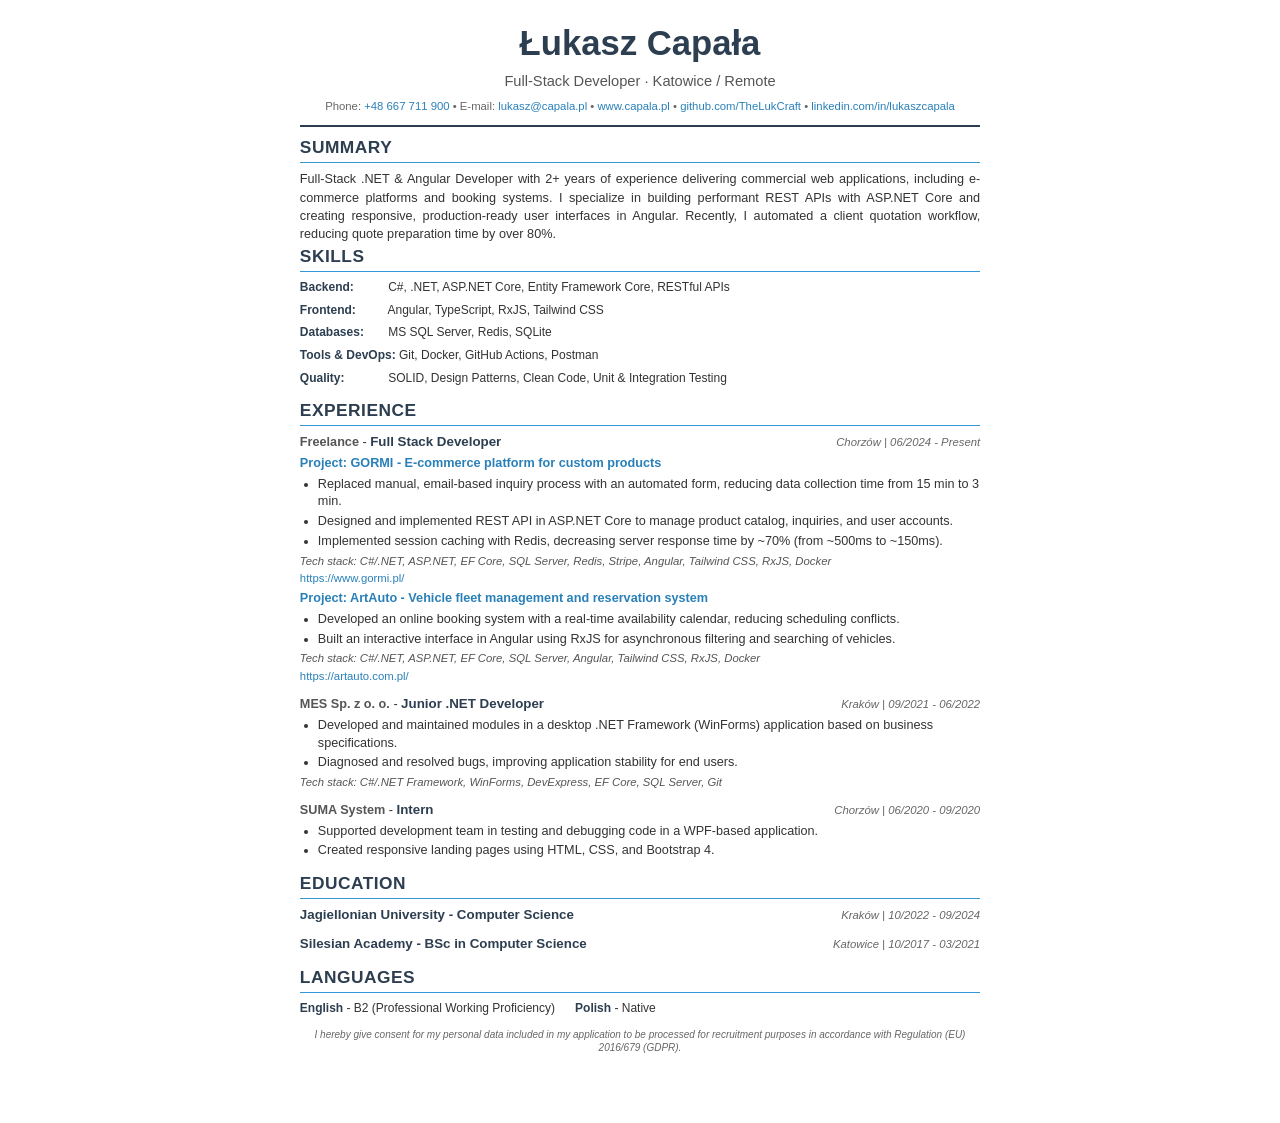
==== commit 6c5cdd33: "ver 4.4" ====
--- a/cv.html
+++ b/cv.html
@@ -32,12 +32,12 @@
             width: 210mm;
             height: 297mm;
             margin: 0 auto;
-            padding: 15mm 15mm 12mm 15mm;
+            padding: 5mm 15mm 12mm 15mm;
         }
 
         .header {
             text-align: center;
-            margin-bottom: 12px;
+            margin-bottom: 8px;
             border-bottom: 2px solid #2c3e50;
             padding-bottom: 10px;
         }
@@ -246,45 +246,44 @@
 <body>
     <div class="header">
         <h1>Łukasz Capała</h1>
-        <div class="subtitle">.NET & Angular Developer · Katowice / Remote</div>
+        <div class="subtitle">Full-Stack Developer · Katowice / Remote</div>
         <div class="contact">
-            +48 667 711 900 • <a href="mailto:lukasz@capala.pl">lukasz@capala.pl</a> • <a href="https://www.capala.pl" target="_blank">www.capala.pl</a> • <a href="https://github.com/TheLukCraft" target="_blank">github.com/TheLukCraft</a> • <a href="https://www.linkedin.com/in/lukaszcapala/" target="_blank">linkedin.com/in/lukaszcapala</a>
+            Phone: <a href="tel:+48667711900">+48 667 711 900</a> • E-mail: <a href="mailto:lukasz@capala.pl">lukasz@capala.pl</a> • <a href="https://www.capala.pl" target="_blank">www.capala.pl</a> • <a href="https://github.com/TheLukCraft" target="_blank">github.com/TheLukCraft</a> • <a href="https://www.linkedin.com/in/lukaszcapala/" target="_blank">linkedin.com/in/lukaszcapala</a>
         </div>
     </div>
 
     <div class="section">
         <div class="section-title">Summary</div>
         <div class="summary">
-            .NET & Angular Developer with 2+ years of experience building web applications, from e-commerce platforms to booking systems. I specialize in developing efficient REST APIs with ASP.NET Core and creating responsive user interfaces with Angular. In a recent project, I automated the quotation request process, reducing quote preparation time by over 80%.
-        </div>
+            Full-Stack .NET & Angular Developer with 2+ years of experience delivering commercial web applications, including e-commerce platforms and booking systems. I specialize in building performant REST APIs with ASP.NET Core and creating responsive, production-ready user interfaces in Angular. Recently, I automated a client quotation workflow, reducing quote preparation time by over 80%.
     </div>
 
     <div class="section">
         <div class="section-title">Skills</div>
         <div class="skills-grid">
             <div class="skill-item">
-                <span class="skill-label">Backend:</span> C#, .NET, ASP.NET Core, Entity Framework Core, REST API, xUnit
+                <span class="skill-label">Backend:</span> C#, .NET, ASP.NET Core, Entity Framework Core, RESTful APIs
             </div>
             <div class="skill-item">
-                <span class="skill-label">Frontend:</span> Angular, TypeScript, HTML, CSS, Tailwind CSS
+                <span class="skill-label">Frontend:</span> Angular, TypeScript, RxJS, Tailwind CSS
             </div>
             <div class="skill-item">
                 <span class="skill-label">Databases:</span> MS SQL Server, Redis, SQLite
             </div>
             <div class="skill-item">
-                <span class="skill-label">Tools & DevOps:</span> Git, Docker, Postman
+                <span class="skill-label">Tools & DevOps:</span> Git, Docker, GitHub Actions, Postman
             </div>
             <div class="skill-item">
-                <span class="skill-label">Practices:</span> SOLID, Design Patterns, Clean Code, Unit Testing
-            </div>
-        </div>
-        <div class="tech-badges">
+                <span class="skill-label">Quality:</span> SOLID, Design Patterns, Clean Code, Unit & Integration Testing
+            </div>
+        </div>
+        <!-- <div class="tech-badges">
             <span class="badge">ASP.NET Core</span>
             <span class="badge">Angular</span>
             <span class="badge">SQL Server</span>
             <span class="badge">Docker</span>
             <span class="badge">Redis</span>
-        </div>
+        </div> -->
     </div>
 
     <div class="section">
@@ -293,38 +292,36 @@
         <div class="experience-item">
             <div class="exp-header">
                 <div>
-                    <span class="exp-company">Self-employed / Freelance</span> — <span class="exp-title">Full Stack Developer</span>
+                    <span class="exp-company">Freelance</span> - <span class="exp-title">Full Stack Developer</span>
                 </div>
-                <div class="exp-period">06/2024 – Present</div>
-            </div>
-            <div class="exp-location">Chorzów</div>
+                <div class="exp-period">Chorzów | 06/2024 - Present</div>
+            </div>
             
-            <div class="project-name">Project: GORMI — E-commerce platform for custom products</div>
+            <div class="project-name">Project: GORMI - E-commerce platform for custom products</div>
             <ul class="exp-description">
                 <li>Replaced manual, email-based inquiry process with an automated form, reducing data collection time from 15 min to 3 min.</li>
                 <li>Designed and implemented REST API in ASP.NET Core to manage product catalog, inquiries, and user accounts.</li>
                 <li>Implemented session caching with Redis, decreasing server response time by ~70% (from ~500ms to ~150ms).</li>
             </ul>
             <div class="tech-stack">Tech stack: C#/.NET, ASP.NET, EF Core, SQL Server, Redis, Stripe, Angular, Tailwind CSS, RxJS, Docker</div>
-            <div class="project-link">Link: <a href="https://www.gormi.pl/" target="_blank">www.gormi.pl</a></div>
-
-            <div class="project-name">Project: ArtAuto — Vehicle fleet management and reservation system</div>
+            <div class="project-link"><a href="https://www.gormi.pl/" target="_blank">https://www.gormi.pl/</a></div>
+
+            <div class="project-name">Project: ArtAuto - Vehicle fleet management and reservation system</div>
             <ul class="exp-description">
                 <li>Developed an online booking system with a real-time availability calendar, reducing scheduling conflicts.</li>
                 <li>Built an interactive interface in Angular using RxJS for asynchronous filtering and searching of vehicles.</li>
             </ul>
             <div class="tech-stack">Tech stack: C#/.NET, ASP.NET, EF Core, SQL Server, Angular, Tailwind CSS, RxJS, Docker</div>
-            <div class="project-link">Link: <a href="https://artauto.com.pl/" target="_blank">artauto.com.pl</a></div>
+            <div class="project-link"><a href="https://artauto.com.pl/" target="_blank">https://artauto.com.pl/</a></div>
         </div>
 
         <div class="experience-item">
             <div class="exp-header">
                 <div>
-                    <span class="exp-company">MES Sp. z o. o.</span> — <span class="exp-title">Junior .NET Developer</span>
+                    <span class="exp-company">MES Sp. z o. o.</span> - <span class="exp-title">Junior .NET Developer</span>
                 </div>
-                <div class="exp-period">09/2021 – 06/2022</div>
-            </div>
-            <div class="exp-location">Kraków</div>
+                <div class="exp-period">Kraków | 09/2021 - 06/2022</div>
+            </div>
             <ul class="exp-description">
                 <li>Developed and maintained modules in a desktop .NET Framework (WinForms) application based on business specifications.</li>
                 <li>Diagnosed and resolved bugs, improving application stability for end users.</li>
@@ -335,11 +332,10 @@
         <div class="experience-item">
             <div class="exp-header">
                 <div>
-                    <span class="exp-company">SUMA System</span> — <span class="exp-title">Intern</span>
+                    <span class="exp-company">SUMA System</span> - <span class="exp-title">Intern</span>
                 </div>
-                <div class="exp-period">06/2020 – 09/2020</div>
-            </div>
-            <div class="exp-location">Chorzów</div>
+                <div class="exp-period">Chorzów | 06/2020 - 09/2020</div>
+            </div>
             <ul class="exp-description">
                 <li>Supported development team in testing and debugging code in a WPF-based application.</li>
                 <li>Created responsive landing pages using HTML, CSS, and Bootstrap 4.</li>
@@ -350,18 +346,20 @@
     <div class="section">
         <div class="section-title">Education</div>
         <div class="education-item">
-            <div class="exp-title">Jagiellonian University</div>
-            <div class="exp-location">Computer Science</div>
-            <div class="exp-period">10/2022 – 09/2024 · Kraków</div>
+            <div class="exp-header">
+                <div class="exp-title">Jagiellonian University - Computer Science</div>
+                <div class="exp-period">Kraków | 10/2022 - 09/2024</div>
+            </div>
         </div>
         <div class="education-item">
-            <div class="exp-title">Akademia Śląska (Silesian Academy)</div>
-            <div class="exp-location">BSc in Computer Science</div>
-            <div class="exp-period">10/2017 – 03/2021 · Katowice</div>
-        </div>
-    </div>
-
-    <div class="section">
+            <div class="exp-header">
+                <div class="exp-title">Silesian Academy - BSc in Computer Science</div>
+                <div class="exp-period">Katowice | 10/2017 - 03/2021</div>
+            </div>
+        </div>
+    </div>
+
+    <!-- <div class="section">
         <div class="section-title">Certifications</div>
         <div class="certifications">
             <div class="cert-item">
@@ -381,16 +379,16 @@
                 <div class="cert-issuer">HackerRank · 09/2024</div>
             </div>
         </div>
-    </div>
+    </div> -->
 
     <div class="section">
         <div class="section-title">Languages</div>
         <div class="languages">
             <div class="lang-item">
-                <span class="lang-name">English</span> — B2 (Professional Working Proficiency)
+                <span class="lang-name">English</span> - B2 (Professional Working Proficiency)
             </div>
             <div class="lang-item">
-                <span class="lang-name">Polish</span> — Native
+                <span class="lang-name">Polish</span> - Native
             </div>
         </div>
     </div>
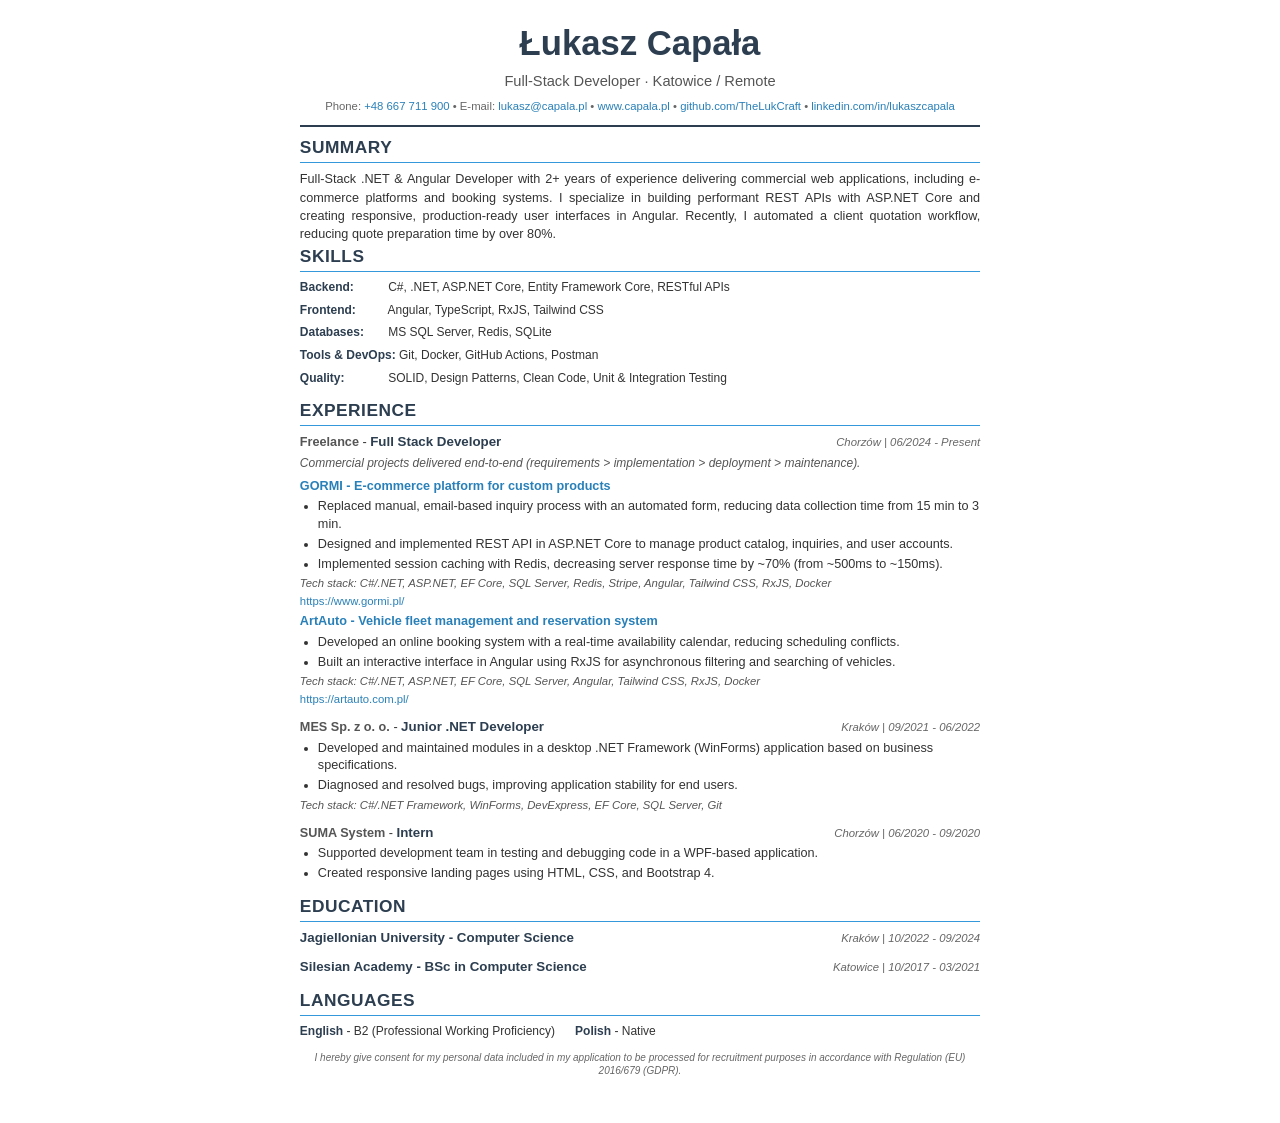
==== commit f859133d: "ver 4.5" ====
--- a/cv.html
+++ b/cv.html
@@ -296,8 +296,9 @@
                 </div>
                 <div class="exp-period">Chorzów | 06/2024 - Present</div>
             </div>
+            <div style="font-style: italic; margin-top: 3px; margin-bottom: 6px; font-size: 9pt; color: #555;">Commercial projects delivered end-to-end (requirements > implementation > deployment > maintenance).</div>
             
-            <div class="project-name">Project: GORMI - E-commerce platform for custom products</div>
+            <div class="project-name">GORMI - E-commerce platform for custom products</div>
             <ul class="exp-description">
                 <li>Replaced manual, email-based inquiry process with an automated form, reducing data collection time from 15 min to 3 min.</li>
                 <li>Designed and implemented REST API in ASP.NET Core to manage product catalog, inquiries, and user accounts.</li>
@@ -306,7 +307,7 @@
             <div class="tech-stack">Tech stack: C#/.NET, ASP.NET, EF Core, SQL Server, Redis, Stripe, Angular, Tailwind CSS, RxJS, Docker</div>
             <div class="project-link"><a href="https://www.gormi.pl/" target="_blank">https://www.gormi.pl/</a></div>
 
-            <div class="project-name">Project: ArtAuto - Vehicle fleet management and reservation system</div>
+            <div class="project-name">ArtAuto - Vehicle fleet management and reservation system</div>
             <ul class="exp-description">
                 <li>Developed an online booking system with a real-time availability calendar, reducing scheduling conflicts.</li>
                 <li>Built an interactive interface in Angular using RxJS for asynchronous filtering and searching of vehicles.</li>
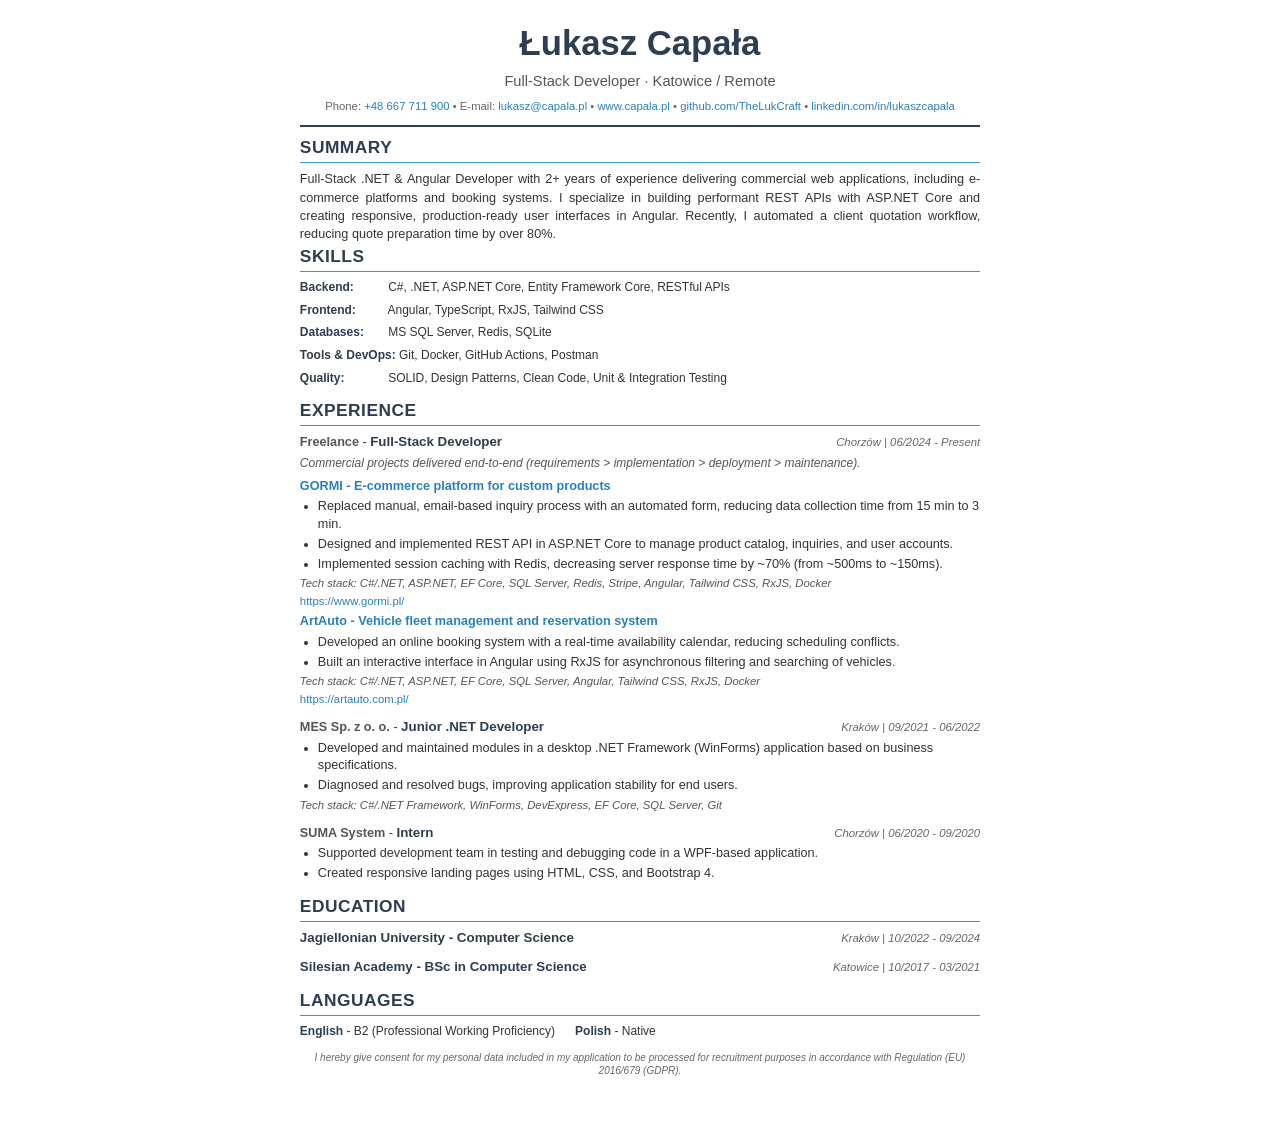
==== commit 05aa7065: "ver 4.6" ====
--- a/cv.html
+++ b/cv.html
@@ -292,7 +292,7 @@
         <div class="experience-item">
             <div class="exp-header">
                 <div>
-                    <span class="exp-company">Freelance</span> - <span class="exp-title">Full Stack Developer</span>
+                    <span class="exp-company">Freelance</span> - <span class="exp-title">Full-Stack Developer</span>
                 </div>
                 <div class="exp-period">Chorzów | 06/2024 - Present</div>
             </div>
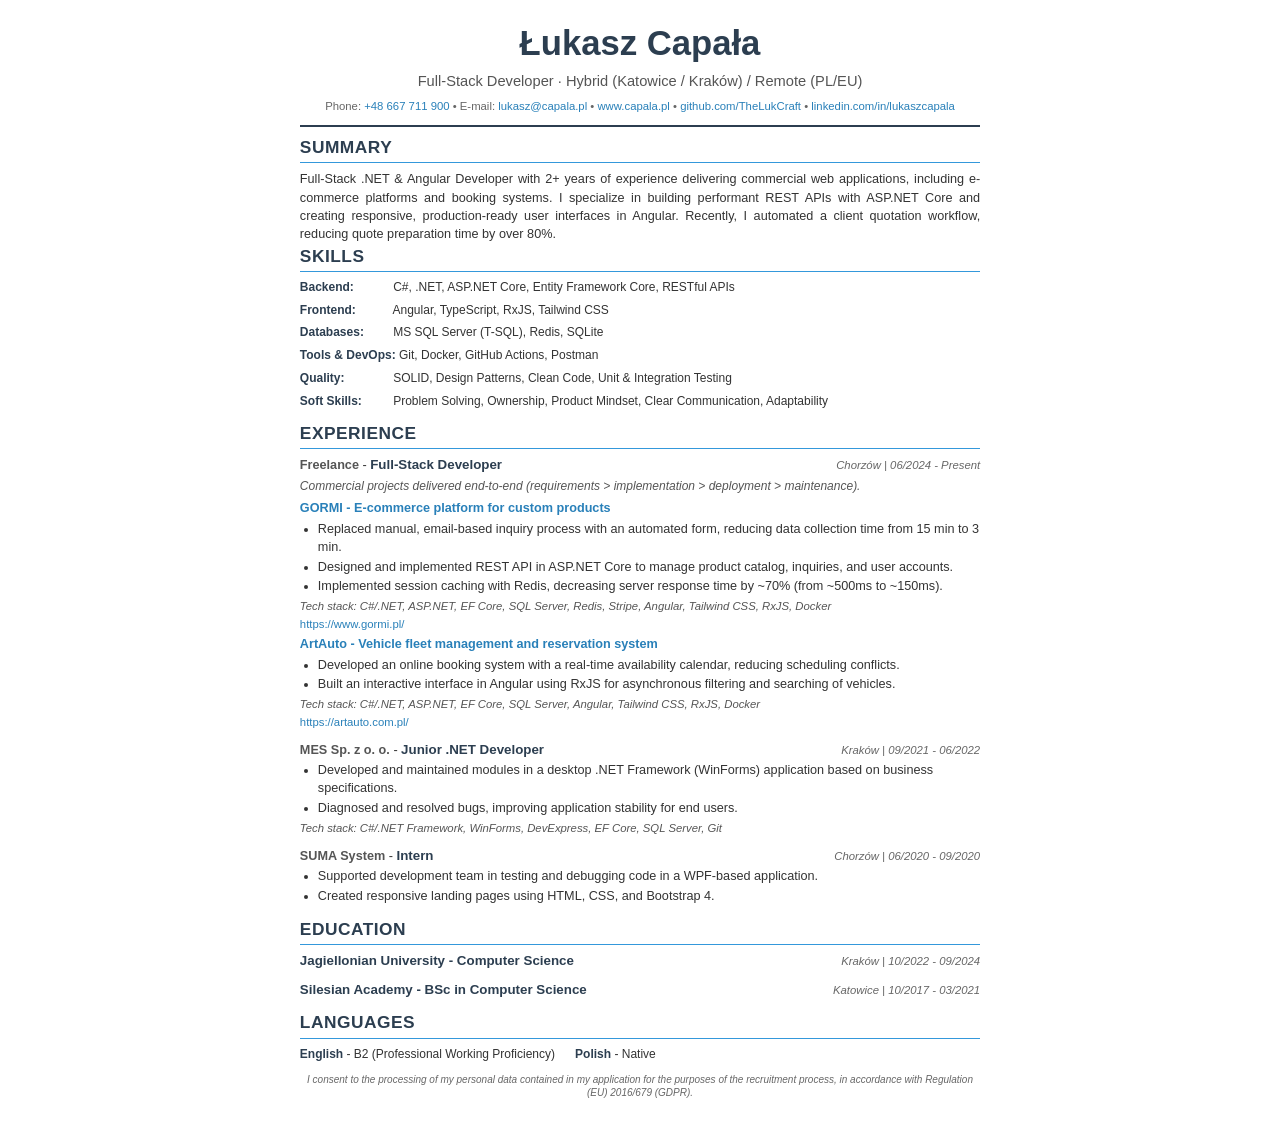
==== commit 46c7315b: "update" ====
--- a/cv.html
+++ b/cv.html
@@ -105,7 +105,7 @@
             font-weight: 600;
             color: #2c3e50;
             display: inline-block;
-            min-width: 85px;
+            min-width: 90px;
         }
 
         .tech-badges {
@@ -246,7 +246,7 @@
 <body>
     <div class="header">
         <h1>Łukasz Capała</h1>
-        <div class="subtitle">Full-Stack Developer · Katowice / Remote</div>
+        <div class="subtitle">Full-Stack Developer · Hybrid (Katowice / Kraków) / Remote (PL/EU)</div>
         <div class="contact">
             Phone: <a href="tel:+48667711900">+48 667 711 900</a> • E-mail: <a href="mailto:lukasz@capala.pl">lukasz@capala.pl</a> • <a href="https://www.capala.pl" target="_blank">www.capala.pl</a> • <a href="https://github.com/TheLukCraft" target="_blank">github.com/TheLukCraft</a> • <a href="https://www.linkedin.com/in/lukaszcapala/" target="_blank">linkedin.com/in/lukaszcapala</a>
         </div>
@@ -268,13 +268,16 @@
                 <span class="skill-label">Frontend:</span> Angular, TypeScript, RxJS, Tailwind CSS
             </div>
             <div class="skill-item">
-                <span class="skill-label">Databases:</span> MS SQL Server, Redis, SQLite
+                <span class="skill-label">Databases:</span> MS SQL Server (T-SQL), Redis, SQLite
             </div>
             <div class="skill-item">
                 <span class="skill-label">Tools & DevOps:</span> Git, Docker, GitHub Actions, Postman
             </div>
             <div class="skill-item">
                 <span class="skill-label">Quality:</span> SOLID, Design Patterns, Clean Code, Unit & Integration Testing
+            </div>
+                <div class="skill-item">
+                <span class="skill-label">Soft Skills: </span> Problem Solving, Ownership, Product Mindset, Clear Communication, Adaptability
             </div>
         </div>
         <!-- <div class="tech-badges">
@@ -395,7 +398,6 @@
     </div>
 
     <div class="consent">
-        I hereby give consent for my personal data included in my application to be processed for recruitment purposes in accordance with Regulation (EU) 2016/679 (GDPR).
-    </div>
+        I consent to the processing of my personal data contained in my application for the purposes of the recruitment process, in accordance with Regulation (EU) 2016/679 (GDPR).
 </body>
 </html>
